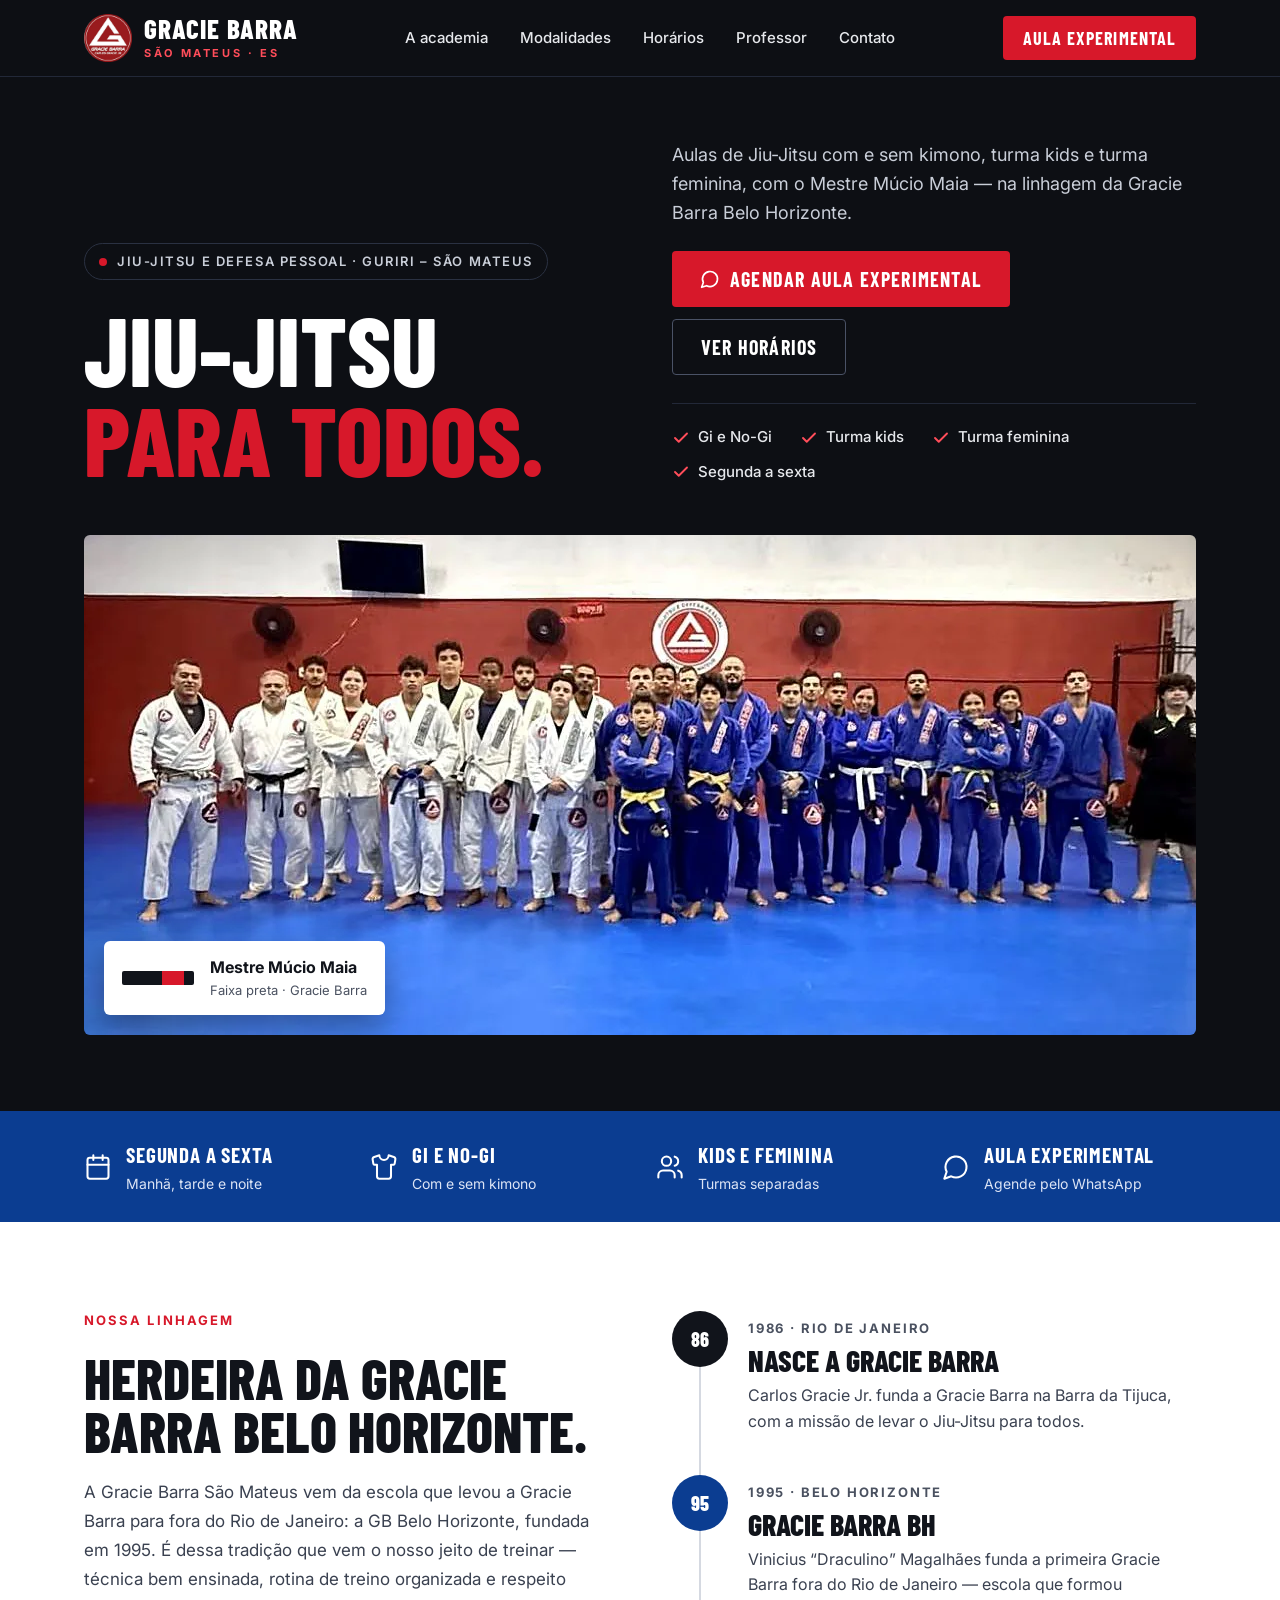
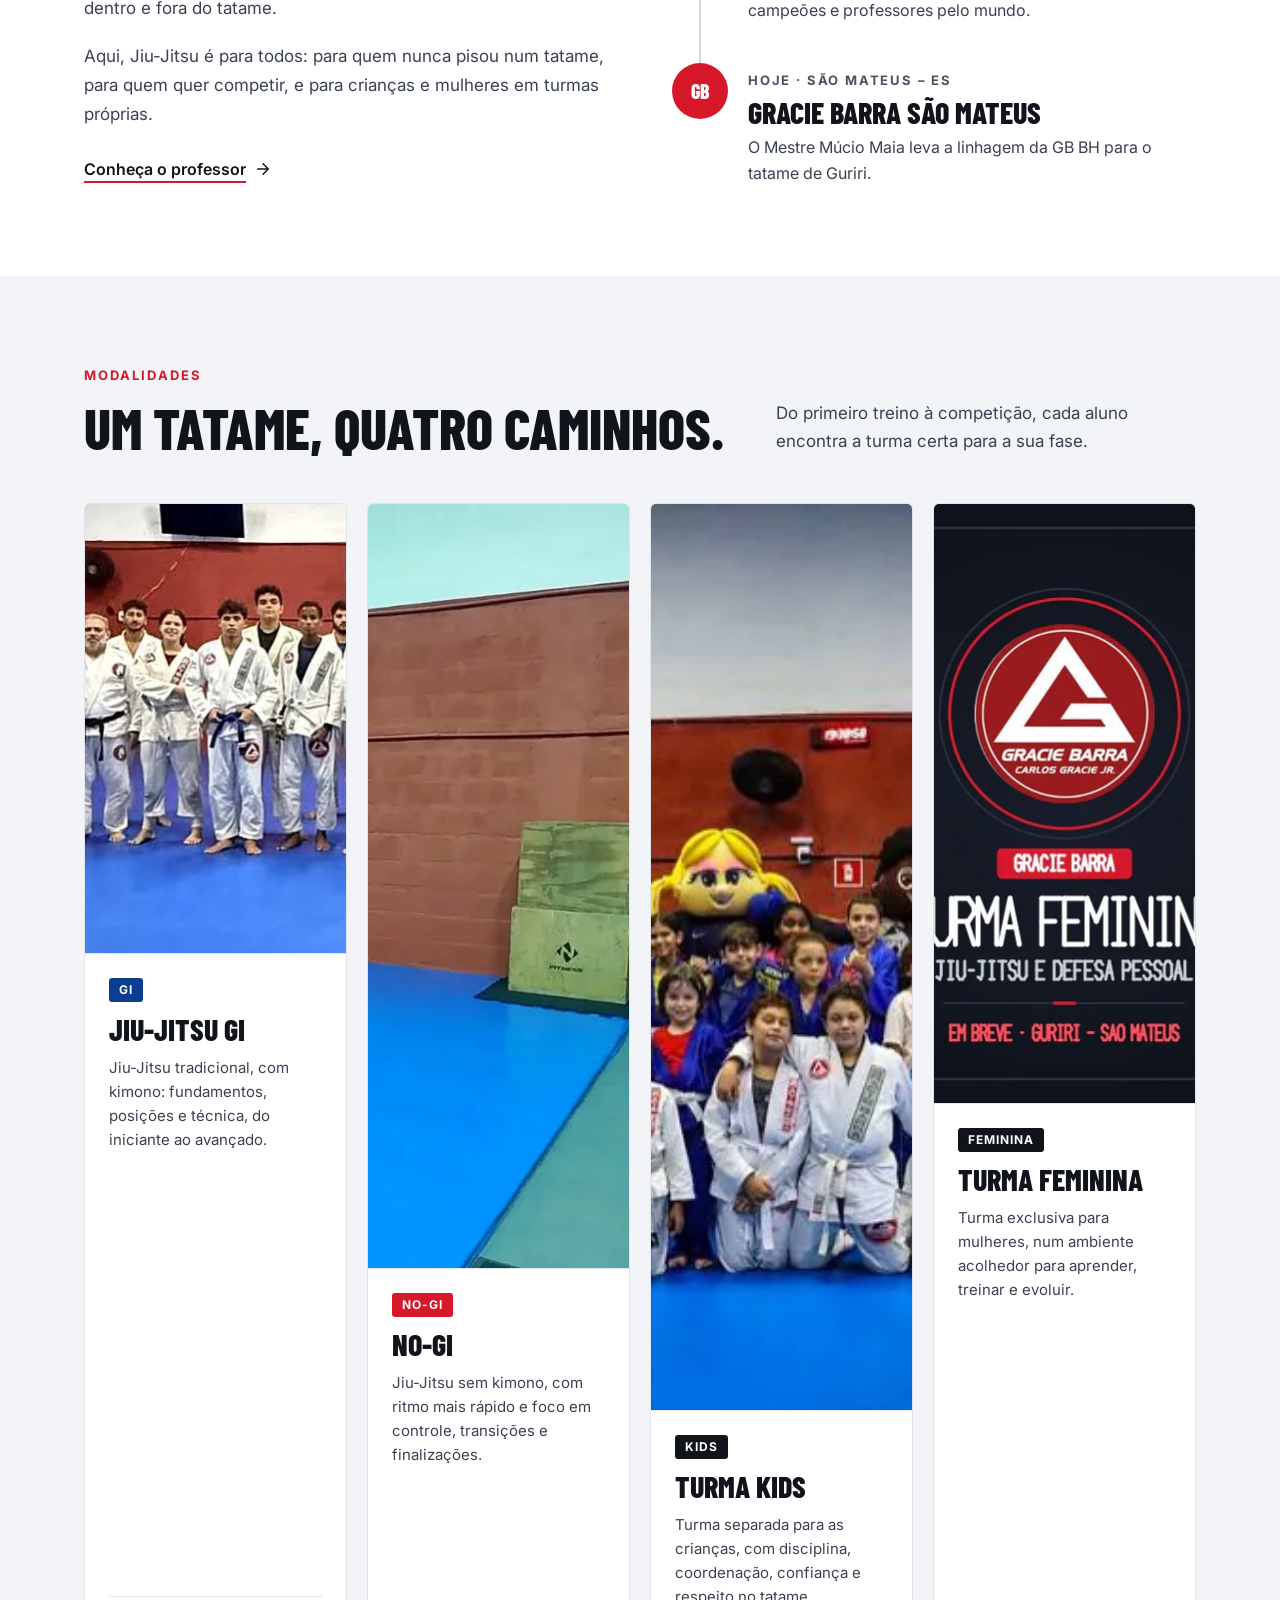
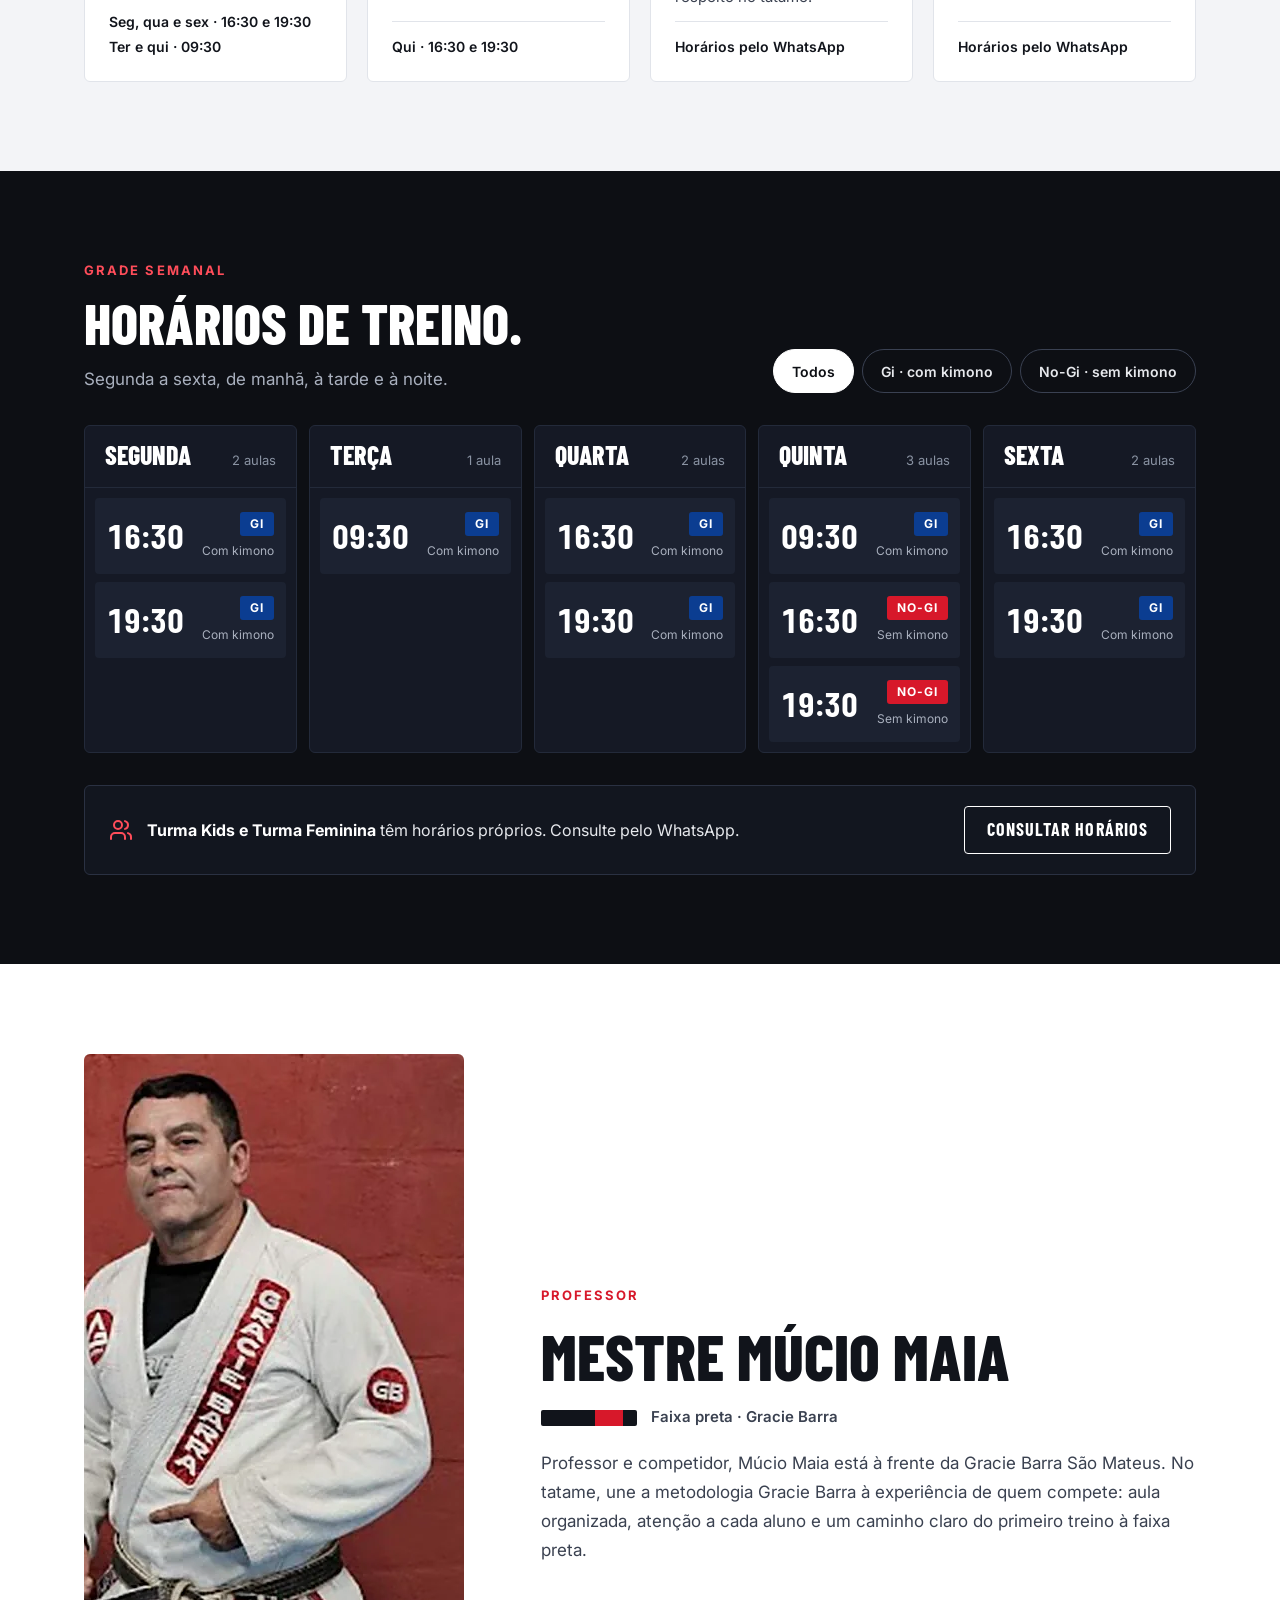
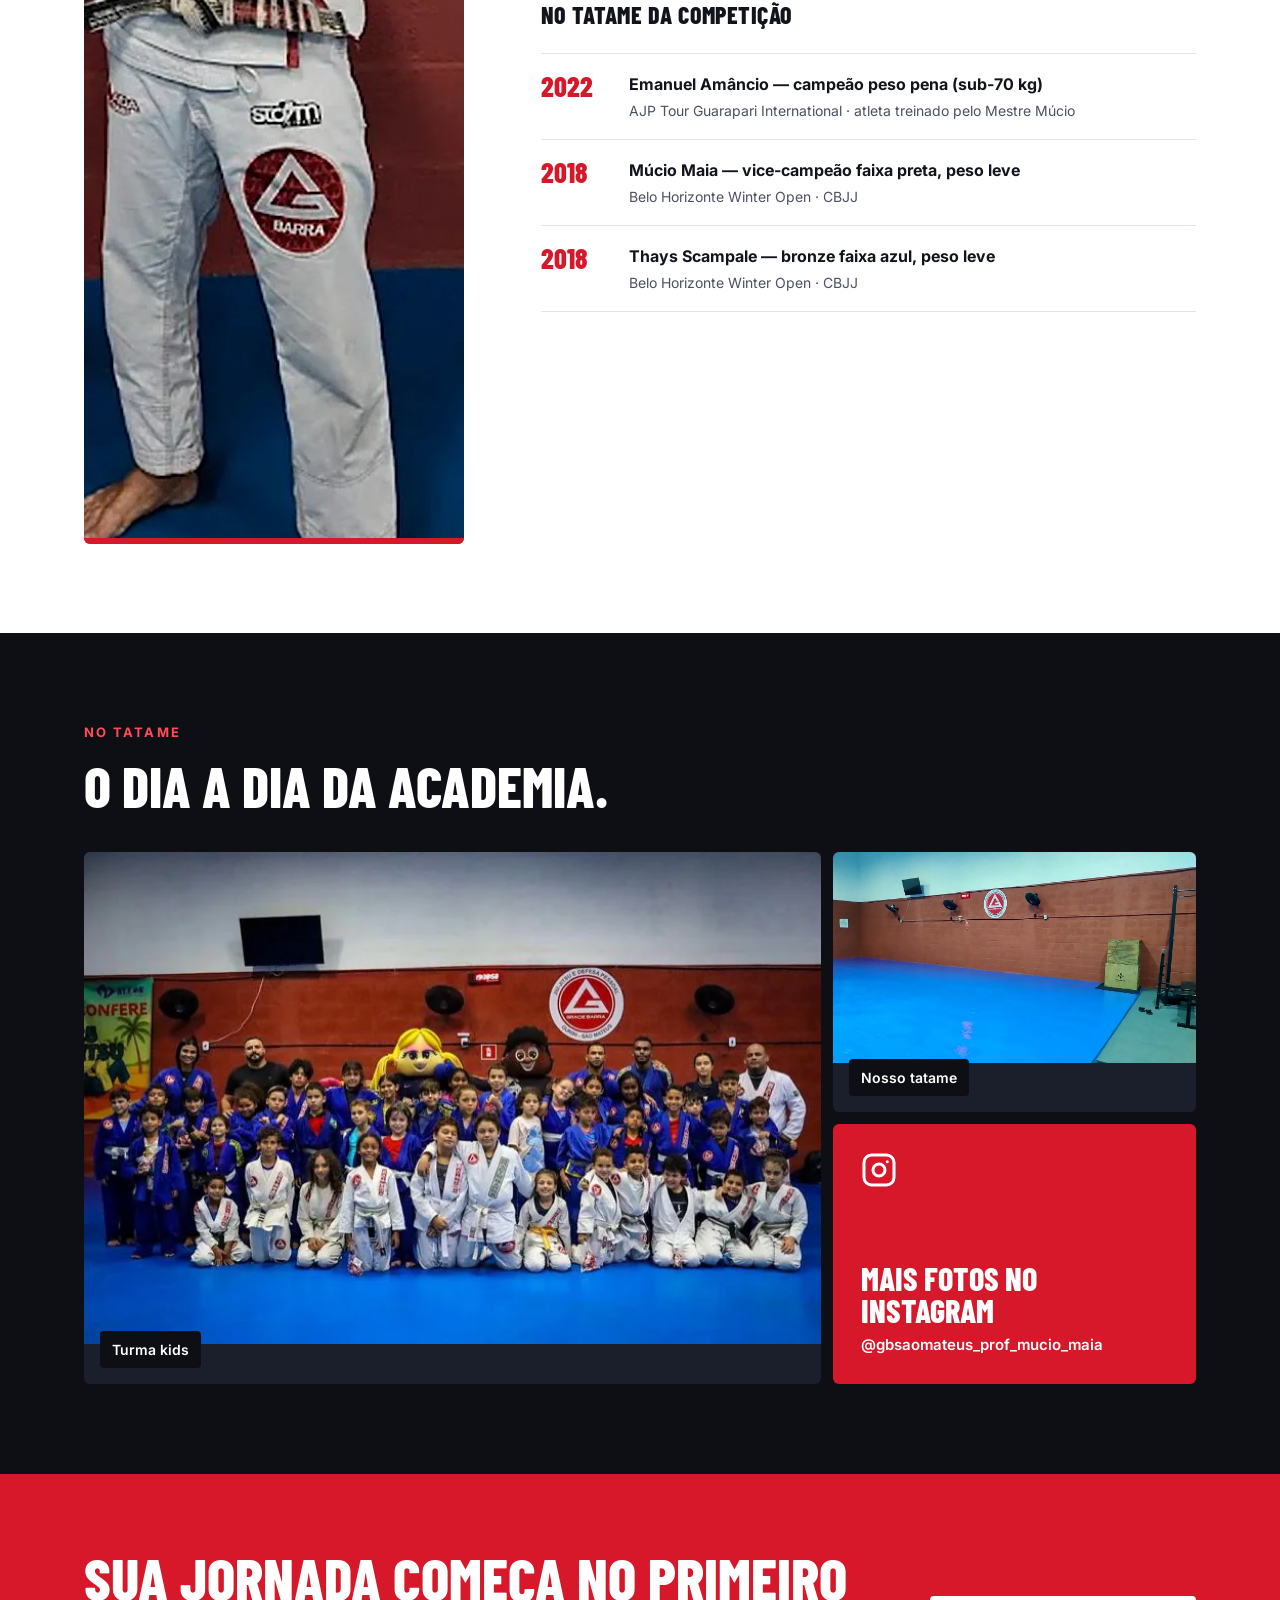
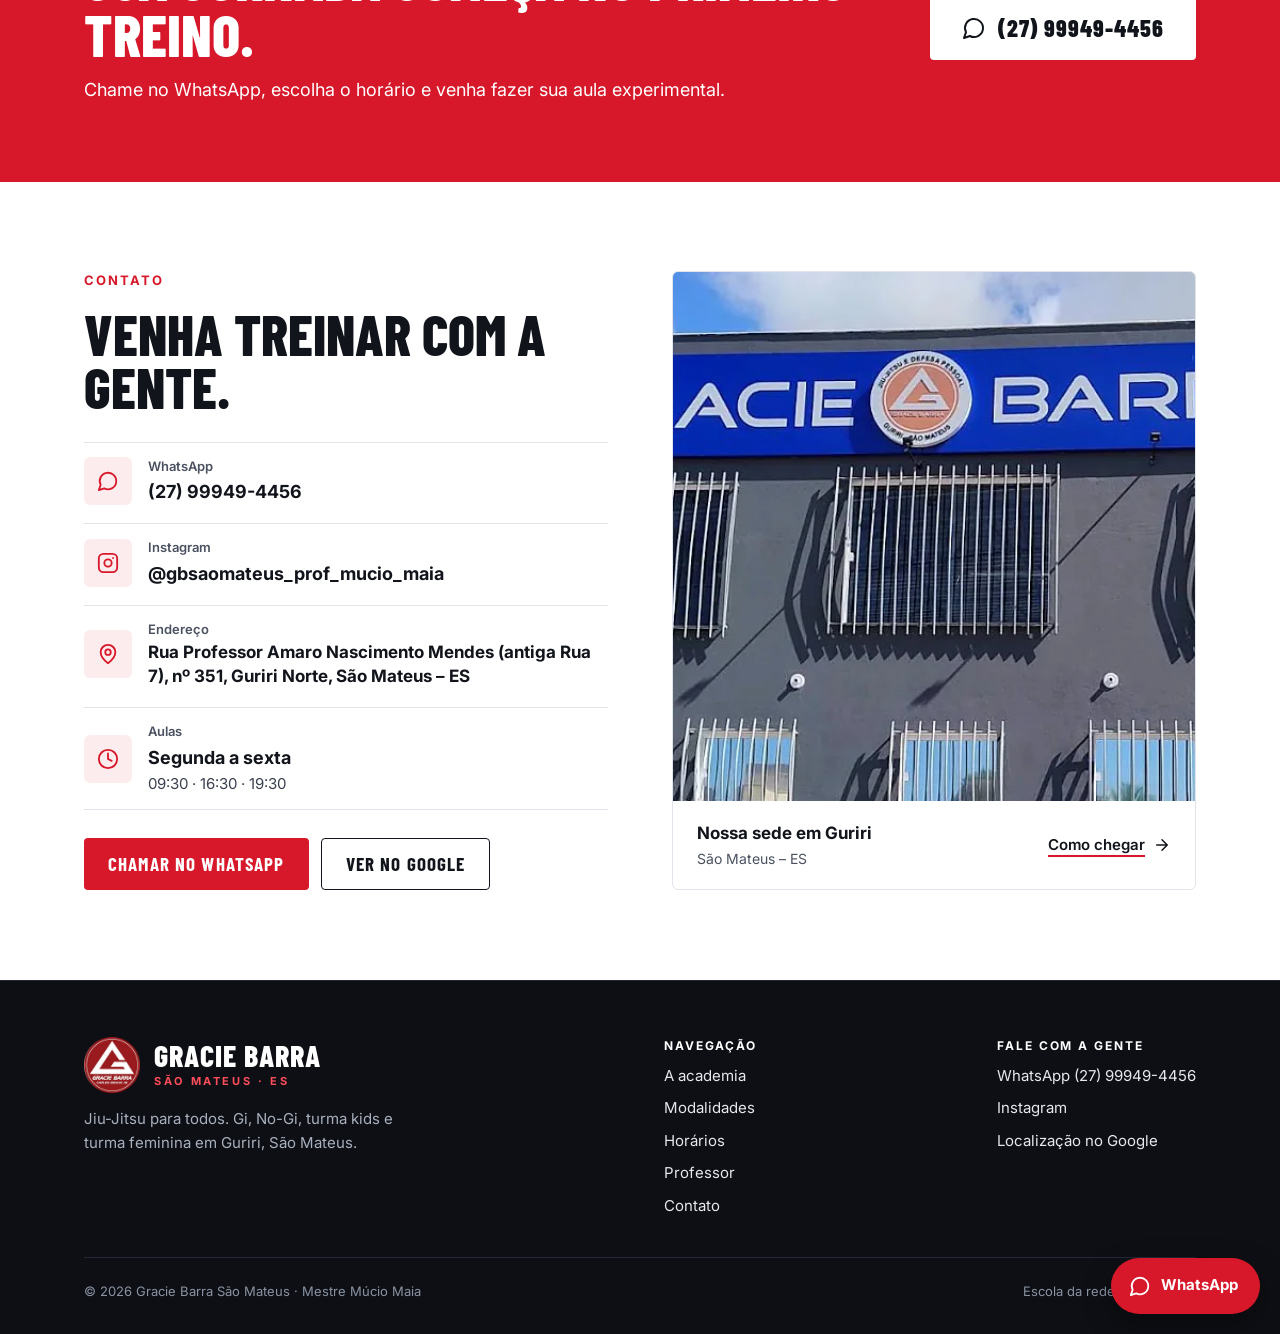
==== index.html @ 3247db85 "feat: implementa site institucional completo da Gracie Barra São Mateus" ====
<!DOCTYPE html>
<html lang="pt-BR">
<head>
  <meta charset="utf-8">
  <meta name="viewport" content="width=device-width, initial-scale=1.0">
  <title>Gracie Barra São Mateus — Jiu-Jitsu para Todos | Guriri – ES</title>
  <meta name="description" content="Aulas de Jiu-Jitsu com e sem kimono (Gi e No-Gi), turma kids e turma feminina com o Mestre Múcio Maia em Guriri, São Mateus – ES. Linhagem Gracie Barra Belo Horizonte. Agende sua aula experimental!">
  <meta name="keywords" content="Gracie Barra, São Mateus, Guriri, Jiu-Jitsu, Jiu Jitsu Guriri, Múcio Maia, Gi, No-Gi, Kids, Turma Feminina, Defesa Pessoal, BJJ Espírito Santo">
  <meta name="author" content="Gracie Barra São Mateus">
  <meta name="theme-color" content="#0D0F14">

  <!-- Canonical -->
  <link rel="canonical" href="https://SEU-DOMINIO.com/">

  <!-- Favicons -->
  <link rel="icon" type="image/x-icon" href="assets/img/favicon.ico">
  <link rel="icon" type="image/png" sizes="32x32" href="assets/img/favicon-32x32.png">
  <link rel="icon" type="image/png" sizes="16x16" href="assets/img/favicon-16x16.png">
  <link rel="apple-touch-icon" sizes="180x180" href="assets/img/apple-touch-icon.png">

  <!-- Open Graph / Facebook -->
  <meta property="og:type" content="website">
  <meta property="og:locale" content="pt_BR">
  <meta property="og:url" content="https://SEU-DOMINIO.com/">
  <meta property="og:site_name" content="Gracie Barra São Mateus">
  <meta property="og:title" content="Gracie Barra São Mateus — Jiu-Jitsu para Todos | Guriri – ES">
  <meta property="og:description" content="Aulas de Jiu-Jitsu com e sem kimono (Gi e No-Gi), turma kids e turma feminina com o Mestre Múcio Maia em Guriri, São Mateus – ES. Agende sua aula experimental!">
  <meta property="og:image" content="assets/img/og-image.jpg">
  <meta property="og:image:width" content="1200">
  <meta property="og:image:height" content="630">
  <meta property="og:image:alt" content="Alunos e professores reunidos no tatame da Gracie Barra São Mateus">

  <!-- Twitter -->
  <meta name="twitter:card" content="summary_large_image">
  <meta name="twitter:title" content="Gracie Barra São Mateus — Jiu-Jitsu para Todos">
  <meta name="twitter:description" content="Aulas de Jiu-Jitsu com e sem kimono, turma kids e turma feminina com o Mestre Múcio Maia em Guriri, São Mateus – ES. Agende sua aula experimental!">
  <meta name="twitter:image" content="assets/img/og-image.jpg">

  <!-- Google Fonts Preconnect & Stylesheet -->
  <link rel="preconnect" href="https://fonts.googleapis.com">
  <link rel="preconnect" href="https://fonts.gstatic.com" crossorigin>
  <link href="https://fonts.googleapis.com/css2?family=Barlow+Condensed:wght@600;700;800&family=Inter:wght@400;500;600;700&display=swap" rel="stylesheet">

  <!-- Global Stylesheet -->
  <link rel="stylesheet" href="assets/css/styles.css">
</head>
<body>
  <div class="gb-root">

    <!-- ======================================================================
         Header Sticky & Navegação
         ====================================================================== -->
    <header id="site-header" class="site-header">
      <div style="max-width: 1240px; margin: 0 auto; padding: 0 clamp(16px, 5cqi, 64px); height: 76px; display: flex; align-items: center; justify-content: space-between; gap: 24px;">
        <a href="#inicio" style="display: flex; align-items: center; gap: 12px; text-decoration: none; color: #FFFFFF;" aria-label="Gracie Barra São Mateus — Página inicial">
          <img src="assets/img/logo.png" alt="Logo Gracie Barra São Mateus" width="48" height="48" style="display: block; width: 48px; height: 48px;">
          <span style="display: flex; flex-direction: column; gap: 3px;">
            <span style="font-family: var(--font-heading); font-weight: 800; font-size: 27px; letter-spacing: 0.04em; line-height: 1;">GRACIE BARRA</span>
            <span style="font-size: 11px; font-weight: 700; letter-spacing: 0.24em; color: #FF4D5A;">SÃO MATEUS · ES</span>
          </span>
        </a>

        <nav class="gb-nav" aria-label="Principal" style="display: flex; align-items: center; gap: 32px; font-size: 15px; font-weight: 500;">
          <a class="gb-link" href="#sobre">A academia</a>
          <a class="gb-link" href="#modalidades">Modalidades</a>
          <a class="gb-link" href="#horarios">Horários</a>
          <a class="gb-link" href="#professor">Professor</a>
          <a class="gb-link" href="#contato">Contato</a>
        </nav>

        <a class="gb-cta-top gb-btn" data-bind="wa" href="https://wa.me/5527999494456?text=Ol%C3%A1!%20Quero%20agendar%20uma%20aula%20experimental%20na%20Gracie%20Barra%20S%C3%A3o%20Mateus." target="_blank" rel="noopener noreferrer" style="display: inline-flex; align-items: center; gap: 8px; height: 44px; padding: 0 20px; border-radius: 4px; background: var(--accent); color: #FFFFFF; text-decoration: none; font-family: var(--font-heading); font-weight: 700; font-size: 18px; letter-spacing: 0.06em; text-transform: uppercase;">Aula experimental</a>

        <button class="gb-menu-btn" id="gb-menu-toggle" type="button" aria-label="Abrir menu" aria-expanded="false" aria-controls="mobile-menu">
          <svg width="22" height="22" viewBox="0 0 24 24" fill="none" stroke="currentColor" stroke-width="2" stroke-linecap="round" stroke-linejoin="round" aria-hidden="true"><path d="M4 6h16M4 12h16M4 18h16"></path></svg>
        </button>
      </div>

      <!-- Painel Mobile -->
      <nav id="mobile-menu" class="gb-mobile-panel" aria-label="Menu móvel">
        <a class="gb-link" href="#sobre" style="padding: 12px 0; font-size: 18px;">A academia</a>
        <a class="gb-link" href="#modalidades" style="padding: 12px 0; font-size: 18px;">Modalidades</a>
        <a class="gb-link" href="#horarios" style="padding: 12px 0; font-size: 18px;">Horários</a>
        <a class="gb-link" href="#professor" style="padding: 12px 0; font-size: 18px;">Professor</a>
        <a class="gb-link" href="#contato" style="padding: 12px 0; font-size: 18px;">Contato</a>
        <a class="gb-btn" data-bind="wa" href="https://wa.me/5527999494456?text=Ol%C3%A1!%20Quero%20agendar%20uma%20aula%20experimental%20na%20Gracie%20Barra%20S%C3%A3o%20Mateus." target="_blank" rel="noopener noreferrer" style="margin-top: 12px; display: flex; align-items: center; justify-content: center; height: 52px; border-radius: 4px; background: var(--accent); color: #FFFFFF; text-decoration: none; font-family: var(--font-heading); font-weight: 700; font-size: 19px; letter-spacing: 0.06em; text-transform: uppercase;">Agendar aula experimental</a>
      </nav>
    </header>

    <!-- ======================================================================
         Conteúdo Principal
         ====================================================================== -->
    <main>

      <!-- 1. Seção Início / Hero -->
      <section id="inicio" style="background: var(--bg); color: #FFFFFF;">
        <div style="max-width: 1240px; margin: 0 auto; padding: clamp(40px, 5cqi, 72px) clamp(16px, 5cqi, 64px) clamp(56px, 6cqi, 88px); display: flex; flex-direction: column; gap: clamp(32px, 4cqi, 56px);">
          <div style="display: grid; grid-template-columns: repeat(auto-fit, minmax(min(100%, 440px), 1fr)); gap: 32px clamp(40px, 5cqi, 72px); align-items: end;">
            <div style="display: flex; flex-direction: column; gap: 24px;">
              <span style="align-self: flex-start; display: inline-flex; align-items: center; gap: 10px; padding: 8px 14px; border: 1px solid #2A3142; border-radius: 999px; font-size: 13px; font-weight: 600; letter-spacing: 0.12em; text-transform: uppercase; color: #C9CED8;">
                <span style="width: 8px; height: 8px; flex-shrink: 0; border-radius: 50%; background: var(--accent);"></span>Jiu-Jitsu e Defesa Pessoal · Guriri – São Mateus
              </span>
              <h1 style="margin: 0; font-family: var(--font-heading); font-weight: 800; font-size: clamp(56px, 7.6cqi, 112px); line-height: 0.92; text-transform: uppercase;">
                Jiu-Jitsu<br><span style="color: var(--accent);">para todos.</span>
              </h1>
            </div>

            <div style="display: flex; flex-direction: column; gap: 24px;">
              <p style="margin: 0; max-width: 560px; font-size: 18px; line-height: 1.6; color: #C9CED8;">
                Aulas de Jiu-Jitsu com e sem kimono, turma kids e turma feminina, com o Mestre Múcio Maia — na linhagem da Gracie Barra Belo Horizonte.
              </p>
              <div style="display: flex; flex-wrap: wrap; gap: 12px;">
                <a class="gb-btn" data-bind="wa" href="https://wa.me/5527999494456?text=Ol%C3%A1!%20Quero%20agendar%20uma%20aula%20experimental%20na%20Gracie%20Barra%20S%C3%A3o%20Mateus." target="_blank" rel="noopener noreferrer" style="display: inline-flex; align-items: center; gap: 10px; height: 56px; padding: 0 28px; border-radius: 4px; background: var(--accent); color: #FFFFFF; text-decoration: none; font-family: var(--font-heading); font-weight: 700; font-size: 20px; letter-spacing: 0.06em; text-transform: uppercase;">
                  <svg width="20" height="20" viewBox="0 0 24 24" fill="none" stroke="currentColor" stroke-width="2" stroke-linecap="round" stroke-linejoin="round" aria-hidden="true"><path d="M7.9 20A9 9 0 1 0 4 16.1L2 22Z"></path></svg>Agendar aula experimental
                </a>
                <a class="gb-btn" href="#horarios" style="display: inline-flex; align-items: center; gap: 10px; height: 56px; padding: 0 28px; border-radius: 4px; border: 1px solid #4A5266; background: transparent; color: #FFFFFF; text-decoration: none; font-family: var(--font-heading); font-weight: 700; font-size: 20px; letter-spacing: 0.06em; text-transform: uppercase; box-sizing: border-box;">Ver horários</a>
              </div>
              <ul style="list-style: none; margin: 4px 0 0; padding: 22px 0 0; border-top: 1px solid #222838; display: flex; flex-wrap: wrap; gap: 12px 28px; font-size: 15px; font-weight: 500; color: #E6E8EC;">
                <li style="display: flex; align-items: center; gap: 8px;"><svg width="18" height="18" viewBox="0 0 24 24" fill="none" stroke="#FF4D5A" stroke-width="2.5" stroke-linecap="round" stroke-linejoin="round" aria-hidden="true"><path d="M20 6 9 17l-5-5"></path></svg>Gi e No-Gi</li>
                <li style="display: flex; align-items: center; gap: 8px;"><svg width="18" height="18" viewBox="0 0 24 24" fill="none" stroke="#FF4D5A" stroke-width="2.5" stroke-linecap="round" stroke-linejoin="round" aria-hidden="true"><path d="M20 6 9 17l-5-5"></path></svg>Turma kids</li>
                <li style="display: flex; align-items: center; gap: 8px;"><svg width="18" height="18" viewBox="0 0 24 24" fill="none" stroke="#FF4D5A" stroke-width="2.5" stroke-linecap="round" stroke-linejoin="round" aria-hidden="true"><path d="M20 6 9 17l-5-5"></path></svg>Turma feminina</li>
                <li style="display: flex; align-items: center; gap: 8px;"><svg width="18" height="18" viewBox="0 0 24 24" fill="none" stroke="#FF4D5A" stroke-width="2.5" stroke-linecap="round" stroke-linejoin="round" aria-hidden="true"><path d="M20 6 9 17l-5-5"></path></svg>Segunda a sexta</li>
              </ul>
            </div>
          </div>

          <div style="position: relative; border-radius: 6px; overflow: hidden; background: #1A1F2B;">
            <picture>
              <source srcset="assets/img/hero-academia.webp" type="image/webp">
              <img src="assets/img/hero-academia.jpg" alt="Alunos e professores da Gracie Barra São Mateus reunidos no tatame, de kimono branco e azul" width="1206" height="500" loading="eager" fetchpriority="high" style="display: block; width: 100%; aspect-ratio: 1206 / 500; min-height: 260px; object-fit: cover; object-position: 30% 50%;">
            </picture>
            <div style="position: absolute; left: 20px; bottom: 20px; background: #FFFFFF; color: #11141B; border-radius: 6px; padding: 14px 18px; display: flex; align-items: center; gap: 16px; box-shadow: 0 12px 32px rgba(0,0,0,0.35);">
              <span aria-hidden="true" style="display: inline-flex; justify-content: flex-end; width: 72px; height: 14px; padding-right: 10px; box-sizing: border-box; background: #11141B; border-radius: 2px;"><span style="width: 22px; height: 14px; background: var(--accent);"></span></span>
              <span style="display: flex; flex-direction: column; gap: 2px;"><strong style="font-size: 16px;">Mestre Múcio Maia</strong><span style="font-size: 13px; color: #4A5160;">Faixa preta · Gracie Barra</span></span>
            </div>
          </div>
        </div>
      </section>

      <!-- 2. Seção Destaques -->
      <section aria-label="Destaques" style="background: var(--blue); color: #FFFFFF;">
        <div style="max-width: 1240px; margin: 0 auto; padding: 28px clamp(16px, 5cqi, 64px); display: grid; grid-template-columns: repeat(auto-fit, minmax(220px, 1fr)); gap: 20px 32px;">
          <div style="display: flex; align-items: center; gap: 14px;">
            <svg width="28" height="28" viewBox="0 0 24 24" fill="none" stroke="currentColor" stroke-width="1.75" stroke-linecap="round" stroke-linejoin="round" aria-hidden="true"><rect width="18" height="18" x="3" y="4" rx="2"></rect><path d="M16 2v4M8 2v4M3 10h18"></path></svg>
            <span style="display: flex; flex-direction: column; gap: 2px;"><strong style="font-family: var(--font-heading); font-weight: 700; font-size: 21px; letter-spacing: 0.04em; text-transform: uppercase;">Segunda a sexta</strong><span style="font-size: 14px; color: #DCE4F5;">Manhã, tarde e noite</span></span>
          </div>
          <div style="display: flex; align-items: center; gap: 14px;">
            <svg width="28" height="28" viewBox="0 0 24 24" fill="none" stroke="currentColor" stroke-width="1.75" stroke-linecap="round" stroke-linejoin="round" aria-hidden="true"><path d="M20.38 3.46 16 2a4 4 0 0 1-8 0L3.62 3.46a2 2 0 0 0-1.34 2.23l.58 3.47a1 1 0 0 0 .99.84H6v10c0 1.1.9 2 2 2h8a2 2 0 0 0 2-2V10h2.15a1 1 0 0 0 .99-.84l.58-3.47a2 2 0 0 0-1.34-2.23z"></path></svg>
            <span style="display: flex; flex-direction: column; gap: 2px;"><strong style="font-family: var(--font-heading); font-weight: 700; font-size: 21px; letter-spacing: 0.04em; text-transform: uppercase;">Gi e No-Gi</strong><span style="font-size: 14px; color: #DCE4F5;">Com e sem kimono</span></span>
          </div>
          <div style="display: flex; align-items: center; gap: 14px;">
            <svg width="28" height="28" viewBox="0 0 24 24" fill="none" stroke="currentColor" stroke-width="1.75" stroke-linecap="round" stroke-linejoin="round" aria-hidden="true"><path d="M16 21v-2a4 4 0 0 0-4-4H6a4 4 0 0 0-4 4v2"></path><circle cx="9" cy="7" r="4"></circle><path d="M22 21v-2a4 4 0 0 0-3-3.87M16 3.13a4 4 0 0 1 0 7.75"></path></svg>
            <span style="display: flex; flex-direction: column; gap: 2px;"><strong style="font-family: var(--font-heading); font-weight: 700; font-size: 21px; letter-spacing: 0.04em; text-transform: uppercase;">Kids e Feminina</strong><span style="font-size: 14px; color: #DCE4F5;">Turmas separadas</span></span>
          </div>
          <div style="display: flex; align-items: center; gap: 14px;">
            <svg width="28" height="28" viewBox="0 0 24 24" fill="none" stroke="currentColor" stroke-width="1.75" stroke-linecap="round" stroke-linejoin="round" aria-hidden="true"><path d="M7.9 20A9 9 0 1 0 4 16.1L2 22Z"></path></svg>
            <span style="display: flex; flex-direction: column; gap: 2px;"><strong style="font-family: var(--font-heading); font-weight: 700; font-size: 21px; letter-spacing: 0.04em; text-transform: uppercase;">Aula experimental</strong><span style="font-size: 14px; color: #DCE4F5;">Agende pelo WhatsApp</span></span>
          </div>
        </div>
      </section>

      <!-- 3. Seção Sobre / A academia -->
      <section id="sobre" style="background: #FFFFFF; color: #11141B;">
        <div style="max-width: 1240px; margin: 0 auto; padding: clamp(64px, 7cqi, 104px) clamp(16px, 5cqi, 64px); display: grid; grid-template-columns: repeat(auto-fit, minmax(min(100%, 440px), 1fr)); gap: clamp(40px, 5cqi, 80px); align-items: start;">
          <div style="display: flex; flex-direction: column; gap: 20px;">
            <span style="font-size: 13px; font-weight: 700; letter-spacing: 0.16em; text-transform: uppercase; color: var(--accent);">Nossa linhagem</span>
            <h2 style="margin: 0; font-family: var(--font-heading); font-weight: 800; font-size: clamp(40px, 4.4cqi, 64px); line-height: 0.95; text-transform: uppercase;">Herdeira da Gracie Barra Belo Horizonte.</h2>
            <p style="margin: 0; font-size: 17px; line-height: 1.7; color: #3A4150;">A Gracie Barra São Mateus vem da escola que levou a Gracie Barra para fora do Rio de Janeiro: a GB Belo Horizonte, fundada em 1995. É dessa tradição que vem o nosso jeito de treinar — técnica bem ensinada, rotina de treino organizada e respeito dentro e fora do tatame.</p>
            <p style="margin: 0; font-size: 17px; line-height: 1.7; color: #3A4150;">Aqui, Jiu-Jitsu é para todos: para quem nunca pisou num tatame, para quem quer competir, e para crianças e mulheres em turmas próprias.</p>
            <a href="#professor" style="align-self: flex-start; display: inline-flex; align-items: center; gap: 8px; margin-top: 8px; font-weight: 600; font-size: 16px; color: #11141B; text-decoration: underline; text-underline-offset: 6px; text-decoration-thickness: 2px; text-decoration-color: var(--accent);">Conheça o professor<svg width="18" height="18" viewBox="0 0 24 24" fill="none" stroke="currentColor" stroke-width="2" stroke-linecap="round" stroke-linejoin="round" aria-hidden="true"><path d="M5 12h14M12 5l7 7-7 7"></path></svg></a>
          </div>

          <ol aria-label="Linha do tempo da Gracie Barra" style="list-style: none; margin: 0; padding: 0; display: flex; flex-direction: column;">
            <li style="display: grid; grid-template-columns: 56px minmax(0, 1fr); gap: 20px;">
              <div style="display: flex; flex-direction: column; align-items: center;">
                <span style="width: 56px; height: 56px; flex-shrink: 0; border-radius: 50%; background: #11141B; color: #FFFFFF; display: flex; align-items: center; justify-content: center; font-family: var(--font-heading); font-weight: 800; font-size: 20px;">86</span>
                <span style="flex: 1; width: 2px; min-height: 32px; background: #D5D9E1;"></span>
              </div>
              <div style="padding: 4px 0 40px;">
                <span style="font-size: 13px; font-weight: 700; letter-spacing: 0.14em; text-transform: uppercase; color: #4A5160;">1986 · Rio de Janeiro</span>
                <h3 style="margin: 6px 0 8px; font-family: var(--font-heading); font-weight: 800; font-size: 30px; line-height: 1; text-transform: uppercase;">Nasce a Gracie Barra</h3>
                <p style="margin: 0; font-size: 16px; line-height: 1.6; color: #3A4150;">Carlos Gracie Jr. funda a Gracie Barra na Barra da Tijuca, com a missão de levar o Jiu-Jitsu para todos.</p>
              </div>
            </li>
            <li style="display: grid; grid-template-columns: 56px minmax(0, 1fr); gap: 20px;">
              <div style="display: flex; flex-direction: column; align-items: center;">
                <span style="width: 56px; height: 56px; flex-shrink: 0; border-radius: 50%; background: var(--blue); color: #FFFFFF; display: flex; align-items: center; justify-content: center; font-family: var(--font-heading); font-weight: 800; font-size: 20px;">95</span>
                <span style="flex: 1; width: 2px; min-height: 32px; background: #D5D9E1;"></span>
              </div>
              <div style="padding: 4px 0 40px;">
                <span style="font-size: 13px; font-weight: 700; letter-spacing: 0.14em; text-transform: uppercase; color: #4A5160;">1995 · Belo Horizonte</span>
                <h3 style="margin: 6px 0 8px; font-family: var(--font-heading); font-weight: 800; font-size: 30px; line-height: 1; text-transform: uppercase;">Gracie Barra BH</h3>
                <p style="margin: 0; font-size: 16px; line-height: 1.6; color: #3A4150;">Vinicius “Draculino” Magalhães funda a primeira Gracie Barra fora do Rio de Janeiro — escola que formou campeões e professores pelo mundo.</p>
              </div>
            </li>
            <li style="display: grid; grid-template-columns: 56px minmax(0, 1fr); gap: 20px;">
              <div style="display: flex; flex-direction: column; align-items: center;">
                <span style="width: 56px; height: 56px; flex-shrink: 0; border-radius: 50%; background: var(--accent); color: #FFFFFF; display: flex; align-items: center; justify-content: center; font-family: var(--font-heading); font-weight: 800; font-size: 20px;">GB</span>
              </div>
              <div style="padding: 4px 0 0;">
                <span style="font-size: 13px; font-weight: 700; letter-spacing: 0.14em; text-transform: uppercase; color: #4A5160;">Hoje · São Mateus – ES</span>
                <h3 style="margin: 6px 0 8px; font-family: var(--font-heading); font-weight: 800; font-size: 30px; line-height: 1; text-transform: uppercase;">Gracie Barra São Mateus</h3>
                <p style="margin: 0; font-size: 16px; line-height: 1.6; color: #3A4150;">O Mestre Múcio Maia leva a linhagem da GB BH para o tatame de Guriri.</p>
              </div>
            </li>
          </ol>
        </div>
      </section>

      <!-- 4. Seção Modalidades -->
      <section id="modalidades" style="background: #F3F4F7; color: #11141B;">
        <div style="max-width: 1240px; margin: 0 auto; padding: clamp(64px, 7cqi, 104px) clamp(16px, 5cqi, 64px); display: flex; flex-direction: column; gap: 48px;">
          <div style="display: flex; flex-wrap: wrap; align-items: flex-end; justify-content: space-between; gap: 16px 48px;">
            <div style="display: flex; flex-direction: column; gap: 16px; max-width: 640px;">
              <span style="font-size: 13px; font-weight: 700; letter-spacing: 0.16em; text-transform: uppercase; color: var(--accent);">Modalidades</span>
              <h2 style="margin: 0; font-family: var(--font-heading); font-weight: 800; font-size: clamp(40px, 4.4cqi, 64px); line-height: 0.95; text-transform: uppercase;">Um tatame, quatro caminhos.</h2>
            </div>
            <p style="margin: 0; max-width: 420px; font-size: 17px; line-height: 1.6; color: #3A4150;">Do primeiro treino à competição, cada aluno encontra a turma certa para a sua fase.</p>
          </div>

          <div style="display: grid; grid-template-columns: repeat(auto-fit, minmax(min(100%, 260px), 1fr)); gap: 20px;">
            <!-- Modalidade Gi -->
            <article style="background: #FFFFFF; border: 1px solid #E1E4EA; border-radius: 6px; overflow: hidden; display: flex; flex-direction: column;">
              <picture>
                <source srcset="assets/img/modalidade-gi.webp" type="image/webp">
                <img src="assets/img/modalidade-gi.jpg" alt="Alunos de kimono branco no tatame da Gracie Barra São Mateus" width="600" height="450" loading="lazy" style="display: block; width: 100%; aspect-ratio: 4 / 3; object-fit: cover; border-bottom: 1px solid #E1E4EA;">
              </picture>
              <div style="flex: 1; padding: 24px; display: flex; flex-direction: column; gap: 12px;">
                <span style="align-self: flex-start; display: inline-flex; align-items: center; height: 24px; padding: 0 10px; border-radius: 3px; background: var(--blue); color: #FFFFFF; font-size: 12px; font-weight: 700; letter-spacing: 0.08em;">GI</span>
                <h3 style="margin: 0; font-family: var(--font-heading); font-weight: 800; font-size: 30px; line-height: 1; text-transform: uppercase;">Jiu-Jitsu Gi</h3>
                <p style="flex: 1; margin: 0; font-size: 15px; line-height: 1.6; color: #3A4150;">Jiu-Jitsu tradicional, com kimono: fundamentos, posições e técnica, do iniciante ao avançado.</p>
                <div style="display: flex; flex-direction: column; gap: 4px; padding-top: 14px; border-top: 1px solid #E1E4EA; font-size: 14px; font-weight: 600; color: #11141B;">
                  <span>Seg, qua e sex · 16:30 e 19:30</span>
                  <span>Ter e qui · 09:30</span>
                </div>
              </div>
            </article>

            <!-- Modalidade No-Gi -->
            <article style="background: #FFFFFF; border: 1px solid #E1E4EA; border-radius: 6px; overflow: hidden; display: flex; flex-direction: column;">
              <picture>
                <source srcset="assets/img/modalidade-nogi.webp" type="image/webp">
                <img src="assets/img/modalidade-nogi.jpg" alt="Tatame azul e área de preparação física da academia" width="1316" height="765" loading="lazy" style="display: block; width: 100%; aspect-ratio: 4 / 3; object-fit: cover; object-position: 80% 60%; border-bottom: 1px solid #E1E4EA;">
              </picture>
              <div style="flex: 1; padding: 24px; display: flex; flex-direction: column; gap: 12px;">
                <span style="align-self: flex-start; display: inline-flex; align-items: center; height: 24px; padding: 0 10px; border-radius: 3px; background: var(--accent); color: #FFFFFF; font-size: 12px; font-weight: 700; letter-spacing: 0.08em;">NO-GI</span>
                <h3 style="margin: 0; font-family: var(--font-heading); font-weight: 800; font-size: 30px; line-height: 1; text-transform: uppercase;">No-Gi</h3>
                <p style="flex: 1; margin: 0; font-size: 15px; line-height: 1.6; color: #3A4150;">Jiu-Jitsu sem kimono, com ritmo mais rápido e foco em controle, transições e finalizações.</p>
                <div style="display: flex; flex-direction: column; gap: 4px; padding-top: 14px; border-top: 1px solid #E1E4EA; font-size: 14px; font-weight: 600; color: #11141B;">
                  <span>Qui · 16:30 e 19:30</span>
                </div>
              </div>
            </article>

            <!-- Modalidade Kids -->
            <article style="background: #FFFFFF; border: 1px solid #E1E4EA; border-radius: 6px; overflow: hidden; display: flex; flex-direction: column;">
              <picture>
                <source srcset="assets/img/modalidade-kids.webp" type="image/webp">
                <img src="assets/img/modalidade-kids.jpg" alt="Turma kids da Gracie Barra São Mateus reunida no tatame" width="1360" height="907" loading="lazy" style="display: block; width: 100%; aspect-ratio: 4 / 3; object-fit: cover; object-position: 50% 65%; border-bottom: 1px solid #E1E4EA;">
              </picture>
              <div style="flex: 1; padding: 24px; display: flex; flex-direction: column; gap: 12px;">
                <span style="align-self: flex-start; display: inline-flex; align-items: center; height: 24px; padding: 0 10px; border-radius: 3px; background: #11141B; color: #FFFFFF; font-size: 12px; font-weight: 700; letter-spacing: 0.08em;">KIDS</span>
                <h3 style="margin: 0; font-family: var(--font-heading); font-weight: 800; font-size: 30px; line-height: 1; text-transform: uppercase;">Turma Kids</h3>
                <p style="flex: 1; margin: 0; font-size: 15px; line-height: 1.6; color: #3A4150;">Turma separada para as crianças, com disciplina, coordenação, confiança e respeito no tatame.</p>
                <div style="display: flex; flex-direction: column; gap: 4px; padding-top: 14px; border-top: 1px solid #E1E4EA; font-size: 14px; font-weight: 600; color: #11141B;">
                  <span>Horários pelo WhatsApp</span>
                </div>
              </div>
            </article>

            <!-- Modalidade Feminina (Card Institucional / Em breve) -->
            <article style="background: #FFFFFF; border: 1px solid #E1E4EA; border-radius: 6px; overflow: hidden; display: flex; flex-direction: column;">
              <picture>
                <source srcset="assets/img/modalidade-feminina.webp" type="image/webp">
                <img src="assets/img/modalidade-feminina.jpg" alt="Gracie Barra São Mateus — Turma Feminina" width="800" height="600" loading="lazy" style="display: block; width: 100%; aspect-ratio: 4 / 3; object-fit: cover; border-bottom: 1px solid #E1E4EA;">
              </picture>
              <div style="flex: 1; padding: 24px; display: flex; flex-direction: column; gap: 12px;">
                <span style="align-self: flex-start; display: inline-flex; align-items: center; height: 24px; padding: 0 10px; border-radius: 3px; background: #11141B; color: #FFFFFF; font-size: 12px; font-weight: 700; letter-spacing: 0.08em;">FEMININA</span>
                <h3 style="margin: 0; font-family: var(--font-heading); font-weight: 800; font-size: 30px; line-height: 1; text-transform: uppercase;">Turma Feminina</h3>
                <p style="flex: 1; margin: 0; font-size: 15px; line-height: 1.6; color: #3A4150;">Turma exclusiva para mulheres, num ambiente acolhedor para aprender, treinar e evoluir.</p>
                <div style="display: flex; flex-direction: column; gap: 4px; padding-top: 14px; border-top: 1px solid #E1E4EA; font-size: 14px; font-weight: 600; color: #11141B;">
                  <span>Horários pelo WhatsApp</span>
                </div>
              </div>
            </article>
          </div>
        </div>
      </section>

      <!-- 5. Seção Horários / Grade Semanal -->
      <section id="horarios" style="background: var(--bg); color: #FFFFFF;">
        <div style="max-width: 1240px; margin: 0 auto; padding: clamp(64px, 7cqi, 104px) clamp(16px, 5cqi, 64px); display: flex; flex-direction: column; gap: 32px;">
          <div style="display: flex; flex-wrap: wrap; align-items: flex-end; justify-content: space-between; gap: 24px 48px;">
            <div style="display: flex; flex-direction: column; gap: 16px;">
              <span style="font-size: 13px; font-weight: 700; letter-spacing: 0.16em; text-transform: uppercase; color: #FF4D5A;">Grade semanal</span>
              <h2 style="margin: 0; font-family: var(--font-heading); font-weight: 800; font-size: clamp(40px, 4.4cqi, 64px); line-height: 0.95; text-transform: uppercase;">Horários de treino.</h2>
              <p style="margin: 0; font-size: 17px; line-height: 1.6; color: #A9B0BE;">Segunda a sexta, de manhã, à tarde e à noite.</p>
            </div>
            <div class="gb-schedule-filters" style="display: flex; flex-wrap: wrap; gap: 8px;" role="toolbar" aria-label="Filtro de modalidades da grade">
              <button class="gb-filter-btn is-active" type="button" data-filter="todos" aria-pressed="true">Todos</button>
              <button class="gb-filter-btn" type="button" data-filter="gi" aria-pressed="false">Gi · com kimono</button>
              <button class="gb-filter-btn" type="button" data-filter="nogi" aria-pressed="false">No-Gi · sem kimono</button>
            </div>
          </div>

          <div style="display: grid; grid-template-columns: repeat(auto-fit, minmax(min(100%, 200px), 1fr)); gap: 12px;">
            <!-- Segunda -->
            <div style="background: var(--surface); border: 1px solid #232A3A; border-radius: 6px; overflow: hidden; display: flex; flex-direction: column;">
              <div style="padding: 16px 20px; border-bottom: 1px solid #232A3A; display: flex; align-items: baseline; justify-content: space-between; gap: 8px;">
                <h3 style="margin: 0; font-family: var(--font-heading); font-weight: 800; font-size: 26px; line-height: 1; text-transform: uppercase; color: #FFFFFF;">Segunda</h3>
                <span style="font-size: 13px; color: #8A93A3;">2 aulas</span>
              </div>
              <div style="padding: 10px; display: flex; flex-direction: column; gap: 8px;">
                <div class="gb-schedule-item" data-kind="gi" style="display: flex; align-items: center; justify-content: space-between; gap: 12px; padding: 14px 12px; border-radius: 4px; background: #1C2231; transition: opacity .2s ease;">
                  <span style="font-family: var(--font-heading); font-weight: 700; font-size: 34px; line-height: 1; color: #FFFFFF; font-variant-numeric: tabular-nums;">16:30</span>
                  <span style="display: flex; flex-direction: column; align-items: flex-end; gap: 6px;">
                    <span style="display: inline-flex; align-items: center; height: 24px; padding: 0 10px; border-radius: 3px; background: var(--blue); color: #FFFFFF; font-size: 12px; font-weight: 700; letter-spacing: 0.08em;">GI</span>
                    <span style="font-size: 12px; color: #A9B0BE;">Com kimono</span>
                  </span>
                </div>
                <div class="gb-schedule-item" data-kind="gi" style="display: flex; align-items: center; justify-content: space-between; gap: 12px; padding: 14px 12px; border-radius: 4px; background: #1C2231; transition: opacity .2s ease;">
                  <span style="font-family: var(--font-heading); font-weight: 700; font-size: 34px; line-height: 1; color: #FFFFFF; font-variant-numeric: tabular-nums;">19:30</span>
                  <span style="display: flex; flex-direction: column; align-items: flex-end; gap: 6px;">
                    <span style="display: inline-flex; align-items: center; height: 24px; padding: 0 10px; border-radius: 3px; background: var(--blue); color: #FFFFFF; font-size: 12px; font-weight: 700; letter-spacing: 0.08em;">GI</span>
                    <span style="font-size: 12px; color: #A9B0BE;">Com kimono</span>
                  </span>
                </div>
              </div>
            </div>

            <!-- Terça -->
            <div style="background: var(--surface); border: 1px solid #232A3A; border-radius: 6px; overflow: hidden; display: flex; flex-direction: column;">
              <div style="padding: 16px 20px; border-bottom: 1px solid #232A3A; display: flex; align-items: baseline; justify-content: space-between; gap: 8px;">
                <h3 style="margin: 0; font-family: var(--font-heading); font-weight: 800; font-size: 26px; line-height: 1; text-transform: uppercase; color: #FFFFFF;">Terça</h3>
                <span style="font-size: 13px; color: #8A93A3;">1 aula</span>
              </div>
              <div style="padding: 10px; display: flex; flex-direction: column; gap: 8px;">
                <div class="gb-schedule-item" data-kind="gi" style="display: flex; align-items: center; justify-content: space-between; gap: 12px; padding: 14px 12px; border-radius: 4px; background: #1C2231; transition: opacity .2s ease;">
                  <span style="font-family: var(--font-heading); font-weight: 700; font-size: 34px; line-height: 1; color: #FFFFFF; font-variant-numeric: tabular-nums;">09:30</span>
                  <span style="display: flex; flex-direction: column; align-items: flex-end; gap: 6px;">
                    <span style="display: inline-flex; align-items: center; height: 24px; padding: 0 10px; border-radius: 3px; background: var(--blue); color: #FFFFFF; font-size: 12px; font-weight: 700; letter-spacing: 0.08em;">GI</span>
                    <span style="font-size: 12px; color: #A9B0BE;">Com kimono</span>
                  </span>
                </div>
              </div>
            </div>

            <!-- Quarta -->
            <div style="background: var(--surface); border: 1px solid #232A3A; border-radius: 6px; overflow: hidden; display: flex; flex-direction: column;">
              <div style="padding: 16px 20px; border-bottom: 1px solid #232A3A; display: flex; align-items: baseline; justify-content: space-between; gap: 8px;">
                <h3 style="margin: 0; font-family: var(--font-heading); font-weight: 800; font-size: 26px; line-height: 1; text-transform: uppercase; color: #FFFFFF;">Quarta</h3>
                <span style="font-size: 13px; color: #8A93A3;">2 aulas</span>
              </div>
              <div style="padding: 10px; display: flex; flex-direction: column; gap: 8px;">
                <div class="gb-schedule-item" data-kind="gi" style="display: flex; align-items: center; justify-content: space-between; gap: 12px; padding: 14px 12px; border-radius: 4px; background: #1C2231; transition: opacity .2s ease;">
                  <span style="font-family: var(--font-heading); font-weight: 700; font-size: 34px; line-height: 1; color: #FFFFFF; font-variant-numeric: tabular-nums;">16:30</span>
                  <span style="display: flex; flex-direction: column; align-items: flex-end; gap: 6px;">
                    <span style="display: inline-flex; align-items: center; height: 24px; padding: 0 10px; border-radius: 3px; background: var(--blue); color: #FFFFFF; font-size: 12px; font-weight: 700; letter-spacing: 0.08em;">GI</span>
                    <span style="font-size: 12px; color: #A9B0BE;">Com kimono</span>
                  </span>
                </div>
                <div class="gb-schedule-item" data-kind="gi" style="display: flex; align-items: center; justify-content: space-between; gap: 12px; padding: 14px 12px; border-radius: 4px; background: #1C2231; transition: opacity .2s ease;">
                  <span style="font-family: var(--font-heading); font-weight: 700; font-size: 34px; line-height: 1; color: #FFFFFF; font-variant-numeric: tabular-nums;">19:30</span>
                  <span style="display: flex; flex-direction: column; align-items: flex-end; gap: 6px;">
                    <span style="display: inline-flex; align-items: center; height: 24px; padding: 0 10px; border-radius: 3px; background: var(--blue); color: #FFFFFF; font-size: 12px; font-weight: 700; letter-spacing: 0.08em;">GI</span>
                    <span style="font-size: 12px; color: #A9B0BE;">Com kimono</span>
                  </span>
                </div>
              </div>
            </div>

            <!-- Quinta -->
            <div style="background: var(--surface); border: 1px solid #232A3A; border-radius: 6px; overflow: hidden; display: flex; flex-direction: column;">
              <div style="padding: 16px 20px; border-bottom: 1px solid #232A3A; display: flex; align-items: baseline; justify-content: space-between; gap: 8px;">
                <h3 style="margin: 0; font-family: var(--font-heading); font-weight: 800; font-size: 26px; line-height: 1; text-transform: uppercase; color: #FFFFFF;">Quinta</h3>
                <span style="font-size: 13px; color: #8A93A3;">3 aulas</span>
              </div>
              <div style="padding: 10px; display: flex; flex-direction: column; gap: 8px;">
                <div class="gb-schedule-item" data-kind="gi" style="display: flex; align-items: center; justify-content: space-between; gap: 12px; padding: 14px 12px; border-radius: 4px; background: #1C2231; transition: opacity .2s ease;">
                  <span style="font-family: var(--font-heading); font-weight: 700; font-size: 34px; line-height: 1; color: #FFFFFF; font-variant-numeric: tabular-nums;">09:30</span>
                  <span style="display: flex; flex-direction: column; align-items: flex-end; gap: 6px;">
                    <span style="display: inline-flex; align-items: center; height: 24px; padding: 0 10px; border-radius: 3px; background: var(--blue); color: #FFFFFF; font-size: 12px; font-weight: 700; letter-spacing: 0.08em;">GI</span>
                    <span style="font-size: 12px; color: #A9B0BE;">Com kimono</span>
                  </span>
                </div>
                <div class="gb-schedule-item" data-kind="nogi" style="display: flex; align-items: center; justify-content: space-between; gap: 12px; padding: 14px 12px; border-radius: 4px; background: #1C2231; transition: opacity .2s ease;">
                  <span style="font-family: var(--font-heading); font-weight: 700; font-size: 34px; line-height: 1; color: #FFFFFF; font-variant-numeric: tabular-nums;">16:30</span>
                  <span style="display: flex; flex-direction: column; align-items: flex-end; gap: 6px;">
                    <span style="display: inline-flex; align-items: center; height: 24px; padding: 0 10px; border-radius: 3px; background: var(--accent); color: #FFFFFF; font-size: 12px; font-weight: 700; letter-spacing: 0.08em;">NO-GI</span>
                    <span style="font-size: 12px; color: #A9B0BE;">Sem kimono</span>
                  </span>
                </div>
                <div class="gb-schedule-item" data-kind="nogi" style="display: flex; align-items: center; justify-content: space-between; gap: 12px; padding: 14px 12px; border-radius: 4px; background: #1C2231; transition: opacity .2s ease;">
                  <span style="font-family: var(--font-heading); font-weight: 700; font-size: 34px; line-height: 1; color: #FFFFFF; font-variant-numeric: tabular-nums;">19:30</span>
                  <span style="display: flex; flex-direction: column; align-items: flex-end; gap: 6px;">
                    <span style="display: inline-flex; align-items: center; height: 24px; padding: 0 10px; border-radius: 3px; background: var(--accent); color: #FFFFFF; font-size: 12px; font-weight: 700; letter-spacing: 0.08em;">NO-GI</span>
                    <span style="font-size: 12px; color: #A9B0BE;">Sem kimono</span>
                  </span>
                </div>
              </div>
            </div>

            <!-- Sexta -->
            <div style="background: var(--surface); border: 1px solid #232A3A; border-radius: 6px; overflow: hidden; display: flex; flex-direction: column;">
              <div style="padding: 16px 20px; border-bottom: 1px solid #232A3A; display: flex; align-items: baseline; justify-content: space-between; gap: 8px;">
                <h3 style="margin: 0; font-family: var(--font-heading); font-weight: 800; font-size: 26px; line-height: 1; text-transform: uppercase; color: #FFFFFF;">Sexta</h3>
                <span style="font-size: 13px; color: #8A93A3;">2 aulas</span>
              </div>
              <div style="padding: 10px; display: flex; flex-direction: column; gap: 8px;">
                <div class="gb-schedule-item" data-kind="gi" style="display: flex; align-items: center; justify-content: space-between; gap: 12px; padding: 14px 12px; border-radius: 4px; background: #1C2231; transition: opacity .2s ease;">
                  <span style="font-family: var(--font-heading); font-weight: 700; font-size: 34px; line-height: 1; color: #FFFFFF; font-variant-numeric: tabular-nums;">16:30</span>
                  <span style="display: flex; flex-direction: column; align-items: flex-end; gap: 6px;">
                    <span style="display: inline-flex; align-items: center; height: 24px; padding: 0 10px; border-radius: 3px; background: var(--blue); color: #FFFFFF; font-size: 12px; font-weight: 700; letter-spacing: 0.08em;">GI</span>
                    <span style="font-size: 12px; color: #A9B0BE;">Com kimono</span>
                  </span>
                </div>
                <div class="gb-schedule-item" data-kind="gi" style="display: flex; align-items: center; justify-content: space-between; gap: 12px; padding: 14px 12px; border-radius: 4px; background: #1C2231; transition: opacity .2s ease;">
                  <span style="font-family: var(--font-heading); font-weight: 700; font-size: 34px; line-height: 1; color: #FFFFFF; font-variant-numeric: tabular-nums;">19:30</span>
                  <span style="display: flex; flex-direction: column; align-items: flex-end; gap: 6px;">
                    <span style="display: inline-flex; align-items: center; height: 24px; padding: 0 10px; border-radius: 3px; background: var(--blue); color: #FFFFFF; font-size: 12px; font-weight: 700; letter-spacing: 0.08em;">GI</span>
                    <span style="font-size: 12px; color: #A9B0BE;">Com kimono</span>
                  </span>
                </div>
              </div>
            </div>
          </div>

          <!-- Aviso de Horários e Consulta -->
          <div style="display: flex; flex-wrap: wrap; align-items: center; justify-content: space-between; gap: 16px 24px; padding: 20px 24px; border: 1px solid #2A3142; border-radius: 6px; background: #12161F;">
            <p style="margin: 0; display: flex; align-items: center; gap: 14px; font-size: 16px; line-height: 1.5; color: #E6E8EC;">
              <svg width="24" height="24" viewBox="0 0 24 24" fill="none" stroke="#FF4D5A" stroke-width="2" stroke-linecap="round" stroke-linejoin="round" aria-hidden="true" style="flex-shrink: 0;"><path d="M16 21v-2a4 4 0 0 0-4-4H6a4 4 0 0 0-4 4v2"></path><circle cx="9" cy="7" r="4"></circle><path d="M22 21v-2a4 4 0 0 0-3-3.87M16 3.13a4 4 0 0 1 0 7.75"></path></svg>
              <span><strong style="color: #FFFFFF;">Turma Kids e Turma Feminina</strong> têm horários próprios. Consulte pelo WhatsApp.</span>
            </p>
            <a class="gb-btn" data-bind="wa" href="https://wa.me/5527999494456?text=Ol%C3%A1!%20Quero%20agendar%20uma%20aula%20experimental%20na%20Gracie%20Barra%20S%C3%A3o%20Mateus." target="_blank" rel="noopener noreferrer" style="display: inline-flex; align-items: center; gap: 8px; height: 48px; padding: 0 22px; border-radius: 4px; border: 1px solid #FFFFFF; color: #FFFFFF; text-decoration: none; font-family: var(--font-heading); font-weight: 700; font-size: 18px; letter-spacing: 0.06em; text-transform: uppercase; box-sizing: border-box;">Consultar horários</a>
          </div>
        </div>
      </section>

      <!-- 6. Seção Professor -->
      <section id="professor" style="background: #FFFFFF; color: #11141B;">
        <div style="max-width: 1240px; margin: 0 auto; padding: clamp(64px, 7cqi, 104px) clamp(16px, 5cqi, 64px); display: flex; flex-wrap: wrap; align-items: center; justify-content: center; gap: clamp(40px, 6cqi, 96px);">
          <div style="position: relative; flex: 1 1 300px; max-width: 380px;">
            <picture>
              <source srcset="assets/img/professor-mucio.webp" type="image/webp">
              <img src="assets/img/professor-mucio.jpg" alt="Mestre Múcio Maia de kimono branco da Gracie Barra, apontando para a faixa preta" width="454" height="1090" loading="lazy" style="display: block; width: 100%; aspect-ratio: 3 / 5; object-fit: cover; object-position: 50% 0%; border-radius: 6px;">
            </picture>
            <span aria-hidden="true" style="position: absolute; left: 0; right: 0; bottom: 0; height: 6px; background: var(--accent); border-radius: 0 0 6px 6px;"></span>
          </div>

          <div style="flex: 1 1 460px; min-width: 0; display: flex; flex-direction: column; gap: 20px;">
            <span style="font-size: 13px; font-weight: 700; letter-spacing: 0.16em; text-transform: uppercase; color: var(--accent);">Professor</span>
            <h2 style="margin: 0; font-family: var(--font-heading); font-weight: 800; font-size: clamp(44px, 5cqi, 72px); line-height: 0.95; text-transform: uppercase;">Mestre Múcio Maia</h2>
            <div style="display: flex; align-items: center; gap: 14px;">
              <span aria-hidden="true" style="display: inline-flex; justify-content: flex-end; width: 96px; height: 16px; padding-right: 14px; box-sizing: border-box; background: #11141B; border-radius: 2px;"><span style="width: 28px; height: 16px; background: var(--accent);"></span></span>
              <span style="font-size: 15px; font-weight: 600; color: #3A4150;">Faixa preta · Gracie Barra</span>
            </div>
            <p style="margin: 0; font-size: 17px; line-height: 1.7; color: #3A4150;">Professor e competidor, Múcio Maia está à frente da Gracie Barra São Mateus. No tatame, une a metodologia Gracie Barra à experiência de quem compete: aula organizada, atenção a cada aluno e um caminho claro do primeiro treino à faixa preta.</p>
            <h3 style="margin: 12px 0 0; font-family: var(--font-heading); font-weight: 800; font-size: 24px; letter-spacing: 0.02em; text-transform: uppercase;">No tatame da competição</h3>
            <ul style="list-style: none; margin: 0; padding: 0; display: flex; flex-direction: column;">
              <li style="display: grid; grid-template-columns: 72px minmax(0, 1fr); gap: 16px; padding: 18px 0; border-top: 1px solid #E1E4EA;">
                <span style="font-family: var(--font-heading); font-weight: 800; font-size: 28px; line-height: 1; color: var(--accent);">2022</span>
                <span style="display: flex; flex-direction: column; gap: 4px;"><strong style="font-size: 16px;">Emanuel Amâncio — campeão peso pena (sub-70 kg)</strong><span style="font-size: 14px; line-height: 1.5; color: #4A5160;">AJP Tour Guarapari International · atleta treinado pelo Mestre Múcio</span></span>
              </li>
              <li style="display: grid; grid-template-columns: 72px minmax(0, 1fr); gap: 16px; padding: 18px 0; border-top: 1px solid #E1E4EA;">
                <span style="font-family: var(--font-heading); font-weight: 800; font-size: 28px; line-height: 1; color: var(--accent);">2018</span>
                <span style="display: flex; flex-direction: column; gap: 4px;"><strong style="font-size: 16px;">Múcio Maia — vice-campeão faixa preta, peso leve</strong><span style="font-size: 14px; line-height: 1.5; color: #4A5160;">Belo Horizonte Winter Open · CBJJ</span></span>
              </li>
              <li style="display: grid; grid-template-columns: 72px minmax(0, 1fr); gap: 16px; padding: 18px 0; border-top: 1px solid #E1E4EA; border-bottom: 1px solid #E1E4EA;">
                <span style="font-family: var(--font-heading); font-weight: 800; font-size: 28px; line-height: 1; color: var(--accent);">2018</span>
                <span style="display: flex; flex-direction: column; gap: 4px;"><strong style="font-size: 16px;">Thays Scampale — bronze faixa azul, peso leve</strong><span style="font-size: 14px; line-height: 1.5; color: #4A5160;">Belo Horizonte Winter Open · CBJJ</span></span>
              </li>
            </ul>
          </div>
        </div>
      </section>

      <!-- 7. Seção Galeria -->
      <section aria-label="Galeria" style="background: var(--bg); color: #FFFFFF;">
        <div style="max-width: 1240px; margin: 0 auto; padding: clamp(64px, 7cqi, 104px) clamp(16px, 5cqi, 64px); display: flex; flex-direction: column; gap: 40px;">
          <div style="display: flex; flex-wrap: wrap; align-items: flex-end; justify-content: space-between; gap: 24px 48px;">
            <div style="display: flex; flex-direction: column; gap: 16px;">
              <span style="font-size: 13px; font-weight: 700; letter-spacing: 0.16em; text-transform: uppercase; color: #FF4D5A;">No tatame</span>
              <h2 style="margin: 0; font-family: var(--font-heading); font-weight: 800; font-size: clamp(40px, 4.4cqi, 64px); line-height: 0.95; text-transform: uppercase;">O dia a dia da academia.</h2>
            </div>
          </div>
          <div style="display: grid; grid-template-columns: repeat(auto-fit, minmax(min(100%, 340px), 1fr)); grid-auto-rows: 260px; gap: 12px;">
            <figure class="gb-span2" style="position: relative; margin: 0; border-radius: 6px; overflow: hidden; background: #1A1F2B;">
              <picture>
                <source srcset="assets/img/modalidade-kids.webp" type="image/webp">
                <img src="assets/img/modalidade-kids.jpg" alt="Turma kids da Gracie Barra São Mateus em dia de evento, com professores e mascotes" width="1360" height="907" loading="lazy" style="display: block; width: 100%; height: 100%; object-fit: cover; object-position: 50% 60%;">
              </picture>
              <figcaption style="position: absolute; left: 16px; bottom: 16px; padding: 8px 12px; border-radius: 4px; background: #0D0F14; color: #FFFFFF; font-size: 14px; font-weight: 600;">Turma kids</figcaption>
            </figure>
            <figure style="position: relative; margin: 0; border-radius: 6px; overflow: hidden; background: #1A1F2B;">
              <picture>
                <source srcset="assets/img/modalidade-nogi.webp" type="image/webp">
                <img src="assets/img/modalidade-nogi.jpg" alt="Tatame azul da academia com o logo da Gracie Barra Guriri na parede" width="1316" height="765" loading="lazy" style="display: block; width: 100%; height: 100%; object-fit: cover; object-position: 40% 50%;">
              </picture>
              <figcaption style="position: absolute; left: 16px; bottom: 16px; padding: 8px 12px; border-radius: 4px; background: #0D0F14; color: #FFFFFF; font-size: 14px; font-weight: 600;">Nosso tatame</figcaption>
            </figure>
            <a class="gb-btn" data-bind="ig" href="https://www.instagram.com/gbsaomateus_prof_mucio_maia/" target="_blank" rel="noopener noreferrer" style="border-radius: 6px; background: var(--accent); color: #FFFFFF; text-decoration: none; padding: 28px; box-sizing: border-box; display: flex; flex-direction: column; justify-content: space-between; gap: 16px;">
              <svg width="36" height="36" viewBox="0 0 24 24" fill="none" stroke="currentColor" stroke-width="2" stroke-linecap="round" stroke-linejoin="round" aria-hidden="true"><rect width="20" height="20" x="2" y="2" rx="5"></rect><circle cx="12" cy="12" r="4"></circle><path d="M17.5 6.5h.01"></path></svg>
              <span style="display: flex; flex-direction: column; gap: 8px;"><span style="font-family: var(--font-heading); font-weight: 800; font-size: 32px; line-height: 1; text-transform: uppercase;">Mais fotos no Instagram</span><span style="font-size: 15px; font-weight: 600; overflow-wrap: anywhere;">@gbsaomateus_prof_mucio_maia</span></span>
            </a>
          </div>
        </div>
      </section>

      <!-- 8. Seção Aula Experimental (CTA) -->
      <section aria-label="Aula experimental" style="background: var(--accent); color: #FFFFFF;">
        <div style="max-width: 1240px; margin: 0 auto; padding: clamp(56px, 6cqi, 88px) clamp(16px, 5cqi, 64px); display: flex; flex-wrap: wrap; align-items: center; justify-content: space-between; gap: 32px;">
          <div style="flex: 1 1 520px; display: flex; flex-direction: column; gap: 14px;">
            <h2 style="margin: 0; font-family: var(--font-heading); font-weight: 800; font-size: clamp(40px, 4.6cqi, 68px); line-height: 0.95; text-transform: uppercase;">Sua jornada começa no primeiro treino.</h2>
            <p style="margin: 0; font-size: 18px; line-height: 1.6; color: #FFFFFF;">Chame no WhatsApp, escolha o horário e venha fazer sua aula experimental.</p>
          </div>
          <a class="gb-btn" data-bind="wa" href="https://wa.me/5527999494456?text=Ol%C3%A1!%20Quero%20agendar%20uma%20aula%20experimental%20na%20Gracie%20Barra%20S%C3%A3o%20Mateus." target="_blank" rel="noopener noreferrer" style="display: inline-flex; align-items: center; gap: 12px; height: 64px; padding: 0 32px; border-radius: 4px; background: #FFFFFF; color: #11141B; text-decoration: none; font-family: var(--font-heading); font-weight: 800; font-size: 24px; letter-spacing: 0.04em;">
            <svg width="24" height="24" viewBox="0 0 24 24" fill="none" stroke="currentColor" stroke-width="2" stroke-linecap="round" stroke-linejoin="round" aria-hidden="true"><path d="M7.9 20A9 9 0 1 0 4 16.1L2 22Z"></path></svg>(27) 99949-4456
          </a>
        </div>
      </section>

      <!-- 9. Seção Contato -->
      <section id="contato" style="background: #FFFFFF; color: #11141B;">
        <div style="max-width: 1240px; margin: 0 auto; padding: clamp(64px, 7cqi, 104px) clamp(16px, 5cqi, 64px); display: grid; grid-template-columns: repeat(auto-fit, minmax(min(100%, 440px), 1fr)); gap: clamp(40px, 5cqi, 80px); align-items: stretch;">
          <div style="display: flex; flex-direction: column; gap: 28px;">
            <div style="display: flex; flex-direction: column; gap: 16px;">
              <span style="font-size: 13px; font-weight: 700; letter-spacing: 0.16em; text-transform: uppercase; color: var(--accent);">Contato</span>
              <h2 style="margin: 0; font-family: var(--font-heading); font-weight: 800; font-size: clamp(40px, 4.4cqi, 64px); line-height: 0.95; text-transform: uppercase;">Venha treinar com a gente.</h2>
            </div>
            <ul style="list-style: none; margin: 0; padding: 0; display: flex; flex-direction: column; gap: 4px;">
              <li style="display: flex; align-items: center; gap: 16px; padding: 14px 0; border-top: 1px solid #E1E4EA;">
                <span style="width: 48px; height: 48px; flex-shrink: 0; border-radius: 6px; background: #FDECEE; color: var(--accent); display: flex; align-items: center; justify-content: center;">
                  <svg width="22" height="22" viewBox="0 0 24 24" fill="none" stroke="currentColor" stroke-width="2" stroke-linecap="round" stroke-linejoin="round" aria-hidden="true"><path d="M7.9 20A9 9 0 1 0 4 16.1L2 22Z"></path></svg>
                </span>
                <span style="display: flex; flex-direction: column; gap: 2px;">
                  <span style="font-size: 13px; font-weight: 600; color: #4A5160;">WhatsApp</span>
                  <a data-bind="wa" href="https://wa.me/5527999494456?text=Ol%C3%A1!%20Quero%20agendar%20uma%20aula%20experimental%20na%20Gracie%20Barra%20S%C3%A3o%20Mateus." target="_blank" rel="noopener noreferrer" style="font-size: 18px; font-weight: 700; color: #11141B; text-decoration: none;">(27) 99949-4456</a>
                </span>
              </li>
              <li style="display: flex; align-items: center; gap: 16px; padding: 14px 0; border-top: 1px solid #E1E4EA;">
                <span style="width: 48px; height: 48px; flex-shrink: 0; border-radius: 6px; background: #FDECEE; color: var(--accent); display: flex; align-items: center; justify-content: center;">
                  <svg width="22" height="22" viewBox="0 0 24 24" fill="none" stroke="currentColor" stroke-width="2" stroke-linecap="round" stroke-linejoin="round" aria-hidden="true"><rect width="20" height="20" x="2" y="2" rx="5"></rect><circle cx="12" cy="12" r="4"></circle><path d="M17.5 6.5h.01"></path></svg>
                </span>
                <span style="display: flex; flex-direction: column; gap: 2px; min-width: 0;">
                  <span style="font-size: 13px; font-weight: 600; color: #4A5160;">Instagram</span>
                  <a data-bind="ig" href="https://www.instagram.com/gbsaomateus_prof_mucio_maia/" target="_blank" rel="noopener noreferrer" style="font-size: 18px; font-weight: 700; color: #11141B; text-decoration: none; overflow-wrap: anywhere;">@gbsaomateus_prof_mucio_maia</a>
                </span>
              </li>
              <li style="display: flex; align-items: center; gap: 16px; padding: 14px 0; border-top: 1px solid #E1E4EA;">
                <span style="width: 48px; height: 48px; flex-shrink: 0; border-radius: 6px; background: #FDECEE; color: var(--accent); display: flex; align-items: center; justify-content: center;">
                  <svg width="22" height="22" viewBox="0 0 24 24" fill="none" stroke="currentColor" stroke-width="2" stroke-linecap="round" stroke-linejoin="round" aria-hidden="true"><path d="M20 10c0 6-8 12-8 12s-8-6-8-12a8 8 0 0 1 16 0Z"></path><circle cx="12" cy="10" r="3"></circle></svg>
                </span>
                <span style="display: flex; flex-direction: column; gap: 2px;">
                  <span style="font-size: 13px; font-weight: 600; color: #4A5160;">Endereço</span>
                  <span data-bind="address" style="font-size: 17px; font-weight: 700; color: #11141B; line-height: 1.4;">Rua Professor Amaro Nascimento Mendes (antiga Rua 7), nº 351, Guriri Norte, São Mateus – ES</span>
                </span>
              </li>
              <li style="display: flex; align-items: center; gap: 16px; padding: 14px 0; border-top: 1px solid #E1E4EA; border-bottom: 1px solid #E1E4EA;">
                <span style="width: 48px; height: 48px; flex-shrink: 0; border-radius: 6px; background: #FDECEE; color: var(--accent); display: flex; align-items: center; justify-content: center;">
                  <svg width="22" height="22" viewBox="0 0 24 24" fill="none" stroke="currentColor" stroke-width="2" stroke-linecap="round" stroke-linejoin="round" aria-hidden="true"><circle cx="12" cy="12" r="10"></circle><path d="M12 6v6l4 2"></path></svg>
                </span>
                <span style="display: flex; flex-direction: column; gap: 2px;">
                  <span style="font-size: 13px; font-weight: 600; color: #4A5160;">Aulas</span>
                  <span style="font-size: 18px; font-weight: 700; color: #11141B;">Segunda a sexta</span>
                  <span style="font-size: 15px; color: #3A4150;">09:30 · 16:30 · 19:30</span>
                </span>
              </li>
            </ul>
            <div style="display: flex; flex-wrap: wrap; gap: 12px;">
              <a class="gb-btn" data-bind="wa" href="https://wa.me/5527999494456?text=Ol%C3%A1!%20Quero%20agendar%20uma%20aula%20experimental%20na%20Gracie%20Barra%20S%C3%A3o%20Mateus." target="_blank" rel="noopener noreferrer" style="display: inline-flex; align-items: center; gap: 10px; height: 52px; padding: 0 24px; border-radius: 4px; background: var(--accent); color: #FFFFFF; text-decoration: none; font-family: var(--font-heading); font-weight: 700; font-size: 19px; letter-spacing: 0.06em; text-transform: uppercase;">Chamar no WhatsApp</a>
              <a class="gb-btn" data-bind="maps" href="https://share.google/cw5yoKluPTkqPXMPN" target="_blank" rel="noopener noreferrer" style="display: inline-flex; align-items: center; gap: 10px; height: 52px; padding: 0 24px; border-radius: 4px; border: 1px solid #11141B; color: #11141B; text-decoration: none; font-family: var(--font-heading); font-weight: 700; font-size: 19px; letter-spacing: 0.06em; text-transform: uppercase; box-sizing: border-box;">Ver no Google</a>
            </div>
          </div>

          <figure style="margin: 0; display: flex; flex-direction: column; border-radius: 6px; overflow: hidden; border: 1px solid #E1E4EA; background: #FFFFFF;">
            <picture style="flex: 1 1 auto; display: flex;">
              <source srcset="assets/img/sede-guriri.webp" type="image/webp">
              <img src="assets/img/sede-guriri.jpg" alt="Fachada da Gracie Barra em Guriri: prédio cinza com letreiro azul da Gracie Barra" width="880" height="495" loading="lazy" style="display: block; width: 100%; height: 100%; min-height: 260px; object-fit: cover; object-position: 50% 30%;">
            </picture>
            <figcaption style="display: flex; flex-wrap: wrap; align-items: center; justify-content: space-between; gap: 12px 24px; padding: 20px 24px;">
              <span style="display: flex; flex-direction: column; gap: 2px;">
                <strong style="font-size: 17px; color: #11141B;">Nossa sede em Guriri</strong>
                <span style="font-size: 14px; color: #4A5160;">São Mateus – ES</span>
              </span>
              <a data-bind="maps" href="https://share.google/cw5yoKluPTkqPXMPN" target="_blank" rel="noopener noreferrer" style="display: inline-flex; align-items: center; gap: 8px; min-height: 44px; font-weight: 600; font-size: 15px; color: #11141B; text-decoration: underline; text-underline-offset: 5px; text-decoration-thickness: 2px; text-decoration-color: var(--accent);">
                Como chegar<svg width="18" height="18" viewBox="0 0 24 24" fill="none" stroke="currentColor" stroke-width="2" stroke-linecap="round" stroke-linejoin="round" aria-hidden="true"><path d="M5 12h14M12 5l7 7-7 7"></path></svg>
              </a>
            </figcaption>
          </figure>
        </div>
      </section>

    </main>

    <!-- ======================================================================
         Rodapé
         ====================================================================== -->
    <footer style="background: var(--bg); color: var(--muted-light); border-top: 1px solid var(--border);">
      <div style="max-width: 1240px; margin: 0 auto; padding: 56px clamp(16px, 5cqi, 64px) 32px; display: flex; flex-direction: column; gap: 40px;">
        <div style="display: flex; flex-wrap: wrap; justify-content: space-between; gap: 32px 64px;">
          <div style="display: flex; flex-direction: column; gap: 14px; max-width: 340px;">
            <span style="display: flex; align-items: center; gap: 14px; color: #FFFFFF;">
              <img src="assets/img/logo.png" alt="Logo Gracie Barra" width="56" height="56" style="display: block; width: 56px; height: 56px;">
              <span style="display: flex; flex-direction: column; gap: 3px;">
                <span style="font-family: var(--font-heading); font-weight: 800; font-size: 30px; letter-spacing: 0.04em; line-height: 1;">GRACIE BARRA</span>
                <span style="font-size: 11px; font-weight: 700; letter-spacing: 0.24em; color: #FF4D5A;">SÃO MATEUS · ES</span>
              </span>
            </span>
            <p style="margin: 0; font-size: 15px; line-height: 1.6;">Jiu-Jitsu para todos. Gi, No-Gi, turma kids e turma feminina em Guriri, São Mateus.</p>
          </div>

          <nav aria-label="Rodapé" style="display: flex; flex-direction: column; gap: 10px; font-size: 15px;">
            <span style="font-size: 12px; font-weight: 700; letter-spacing: 0.16em; text-transform: uppercase; color: #FFFFFF;">Navegação</span>
            <a class="gb-link" href="#sobre">A academia</a>
            <a class="gb-link" href="#modalidades">Modalidades</a>
            <a class="gb-link" href="#horarios">Horários</a>
            <a class="gb-link" href="#professor">Professor</a>
            <a class="gb-link" href="#contato">Contato</a>
          </nav>

          <div style="display: flex; flex-direction: column; gap: 10px; font-size: 15px;">
            <span style="font-size: 12px; font-weight: 700; letter-spacing: 0.16em; text-transform: uppercase; color: #FFFFFF;">Fale com a gente</span>
            <a class="gb-link" data-bind="wa" href="https://wa.me/5527999494456?text=Ol%C3%A1!%20Quero%20agendar%20uma%20aula%20experimental%20na%20Gracie%20Barra%20S%C3%A3o%20Mateus." target="_blank" rel="noopener noreferrer">WhatsApp (27) 99949-4456</a>
            <a class="gb-link" data-bind="ig" href="https://www.instagram.com/gbsaomateus_prof_mucio_maia/" target="_blank" rel="noopener noreferrer">Instagram</a>
            <a class="gb-link" data-bind="maps" href="https://share.google/cw5yoKluPTkqPXMPN" target="_blank" rel="noopener noreferrer">Localização no Google</a>
          </div>
        </div>

        <div style="display: flex; flex-wrap: wrap; justify-content: space-between; gap: 12px 24px; padding-top: 24px; border-top: 1px solid var(--border); font-size: 13px; color: #8A93A3;">
          <span>© <span data-year>2026</span> Gracie Barra São Mateus · Mestre Múcio Maia</span>
          <span>Escola da rede Gracie Barra</span>
        </div>
      </div>
    </footer>

    <!-- ======================================================================
         Botão Flutuante de WhatsApp
         ====================================================================== -->
    <a class="gb-btn gb-wa-float" data-bind="wa" href="https://wa.me/5527999494456?text=Ol%C3%A1!%20Quero%20agendar%20uma%20aula%20experimental%20na%20Gracie%20Barra%20S%C3%A3o%20Mateus." target="_blank" rel="noopener noreferrer" aria-label="Falar no WhatsApp">
      <svg width="22" height="22" viewBox="0 0 24 24" fill="none" stroke="currentColor" stroke-width="2" stroke-linecap="round" stroke-linejoin="round" aria-hidden="true"><path d="M7.9 20A9 9 0 1 0 4 16.1L2 22Z"></path></svg>WhatsApp
    </a>

  </div>

  <!-- Scripts -->
  <script src="assets/js/config.js"></script>
  <script src="assets/js/app.js"></script>
</body>
</html>
---- assets/css/styles.css ----
/* ==========================================================================
   Gracie Barra São Mateus — Estilos Globais & Componentes
   Linhagem Gracie Barra Belo Horizonte · Guriri, São Mateus – ES
   ========================================================================== */

/* --------------------------------------------------------------------------
   1. CSS Custom Properties (:root)
   -------------------------------------------------------------------------- */
:root {
  --accent: #D7182A;
  --accent-hover: #b81423;
  --blue: #0B3D91;
  --bg: #0D0F14;
  --surface: #151925;
  --surface-alt: #1C2231;
  --card: #FFFFFF;
  --text: #11141B;
  --muted: #3A4150;
  --muted-light: #A9B0BE;
  --border: #222838;
  --border-light: #E1E4EA;
  --font-heading: 'Barlow Condensed', sans-serif;
  --font-body: 'Inter', system-ui, -apple-system, BlinkMacSystemFont, 'Segoe UI', Roboto, sans-serif;
}

/* --------------------------------------------------------------------------
   2. Reset & Base
   -------------------------------------------------------------------------- */
*, *::before, *::after {
  box-sizing: border-box;
}

html {
  scroll-behavior: smooth;
  font-family: var(--font-body);
  background: var(--bg);
  color: var(--text);
  -webkit-text-size-adjust: 100%;
}

body {
  margin: 0;
  background: var(--bg);
  color: var(--text);
  font-family: var(--font-body);
  line-height: 1.5;
  overflow-x: hidden;
}

img, picture, svg {
  max-width: 100%;
  display: block;
}

a {
  color: #FF4D5A;
  transition: color 0.15s ease;
}

a:hover {
  color: #FFFFFF;
}

/* --------------------------------------------------------------------------
   3. Container & Layout Classes
   -------------------------------------------------------------------------- */
.gb-root {
  container-type: inline-size;
  container-name: gb;
  width: 100%;
}

.gb-root [id] {
  scroll-margin-top: 88px;
}

.gb-link {
  color: #E6E8EC;
  text-decoration: none;
  transition: color 0.15s ease, text-decoration 0.15s ease;
}

.gb-link:hover {
  color: #FFFFFF;
  text-decoration: underline;
  text-underline-offset: 6px;
  text-decoration-thickness: 2px;
}

.gb-btn {
  transition: filter 0.15s ease, transform 0.15s ease, background-color 0.15s ease;
}

.gb-btn:hover {
  filter: brightness(1.12);
}

.gb-btn:active {
  transform: translateY(1px);
}

/* --------------------------------------------------------------------------
   4. Header & Mobile Menu
   -------------------------------------------------------------------------- */
.site-header {
  position: sticky;
  top: 0;
  z-index: 20;
  background: var(--bg);
  border-bottom: 1px solid var(--border);
}

.gb-menu-btn {
  display: none;
  width: 44px;
  height: 44px;
  border-radius: 4px;
  border: 1px solid #3A4152;
  background: transparent;
  color: #FFFFFF;
  cursor: pointer;
  padding: 0;
  align-items: center;
  justify-content: center;
  transition: background-color 0.15s ease, border-color 0.15s ease;
}

.gb-menu-btn:hover {
  border-color: #FFFFFF;
}

.gb-mobile-panel {
  display: none;
  flex-direction: column;
  gap: 2px;
  padding: 8px clamp(16px, 5cqi, 64px) 24px;
  border-top: 1px solid var(--border);
  background: var(--bg);
}

.site-header.is-open .gb-mobile-panel {
  display: flex !important;
}

/* --------------------------------------------------------------------------
   5. Schedule Filter & Dimming
   -------------------------------------------------------------------------- */
.gb-filter-btn {
  height: 44px;
  padding: 0 18px;
  border-radius: 999px;
  cursor: pointer;
  font-family: var(--font-body);
  font-weight: 600;
  font-size: 14px;
  background: transparent;
  color: #E6E8EC;
  border: 1px solid #3A4152;
  transition: background-color 0.2s ease, color 0.2s ease, border-color 0.2s ease;
}

.gb-filter-btn:hover {
  border-color: #FFFFFF;
  color: #FFFFFF;
}

.gb-filter-btn[aria-pressed="true"],
.gb-filter-btn.is-active {
  background: #FFFFFF;
  color: #0D0F14;
  border-color: #FFFFFF;
}

.is-dimmed {
  opacity: 0.25 !important;
  filter: grayscale(40%);
  transition: opacity 0.2s ease, filter 0.2s ease;
}

/* --------------------------------------------------------------------------
   6. Floating WhatsApp Button
   -------------------------------------------------------------------------- */
.gb-wa-float {
  position: fixed;
  right: 20px;
  bottom: 20px;
  z-index: 30;
  display: inline-flex;
  align-items: center;
  gap: 10px;
  height: 56px;
  padding: 0 22px 0 18px;
  border-radius: 999px;
  background: var(--accent);
  color: #FFFFFF;
  text-decoration: none;
  font-weight: 700;
  font-size: 15px;
  box-shadow: 0 10px 28px rgba(0, 0, 0, 0.35);
}

/* --------------------------------------------------------------------------
   7. Container Queries & Responsive Overrides
   -------------------------------------------------------------------------- */
@container gb (max-width: 920px) {
  .gb-nav {
    display: none !important;
  }
  .gb-cta-top {
    display: none !important;
  }
  .gb-menu-btn {
    display: inline-flex;
    align-items: center;
    justify-content: center;
  }
}

@container gb (min-width: 921px) {
  .gb-mobile-panel {
    display: none !important;
  }
}

@container gb (min-width: 700px) {
  .gb-span2 {
    grid-column: span 2;
    grid-row: span 2;
  }
}

/* Fallback media queries for browsers lacking container queries support */
@media (max-width: 920px) {
  .gb-nav {
    display: none;
  }
  .gb-cta-top {
    display: none;
  }
  .gb-menu-btn {
    display: inline-flex;
  }
}

@media (min-width: 921px) {
  .gb-mobile-panel {
    display: none !important;
  }
}

/* --------------------------------------------------------------------------
   8. Accessibility & Utilities
   -------------------------------------------------------------------------- */
.sr-only {
  position: absolute;
  width: 1px;
  height: 1px;
  padding: 0;
  margin: -1px;
  overflow: hidden;
  clip: rect(0, 0, 0, 0);
  white-space: nowrap;
  border: 0;
}

:focus-visible {
  outline: 2px solid var(--accent);
  outline-offset: 3px;
}
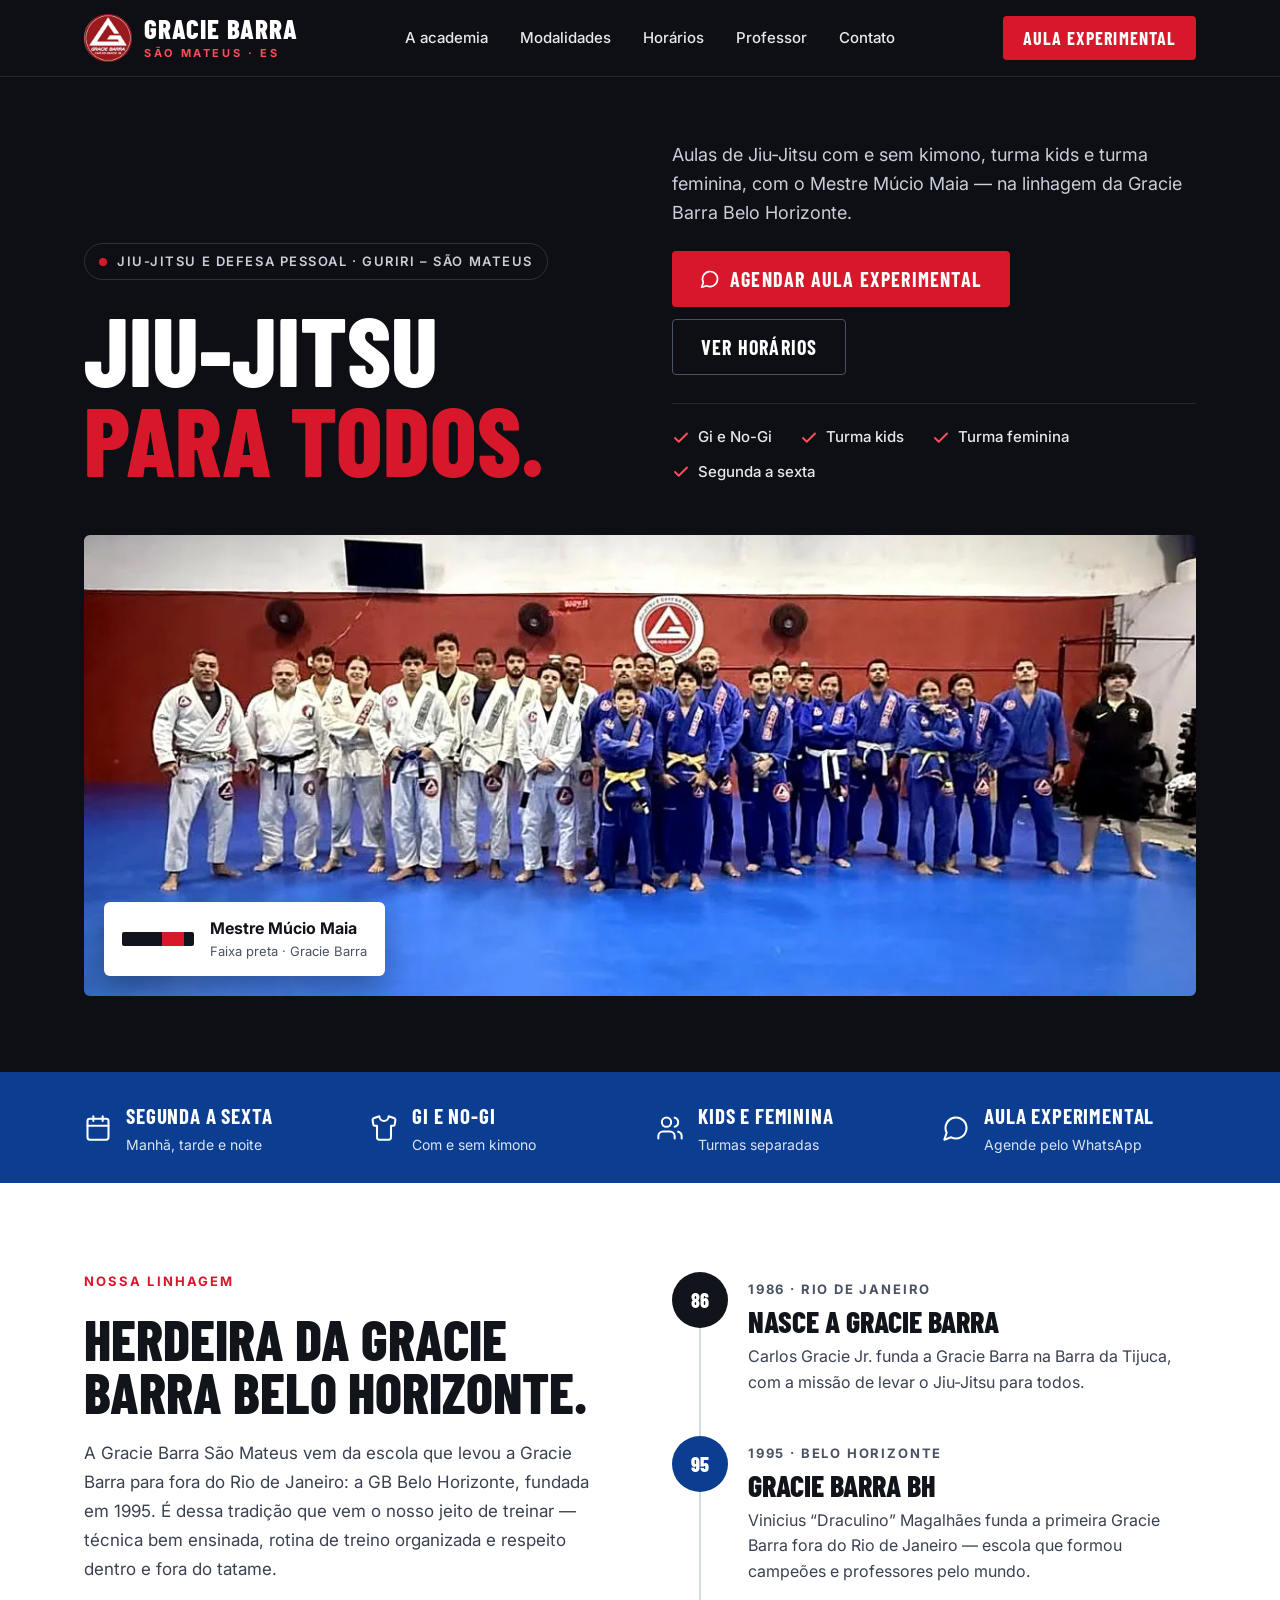
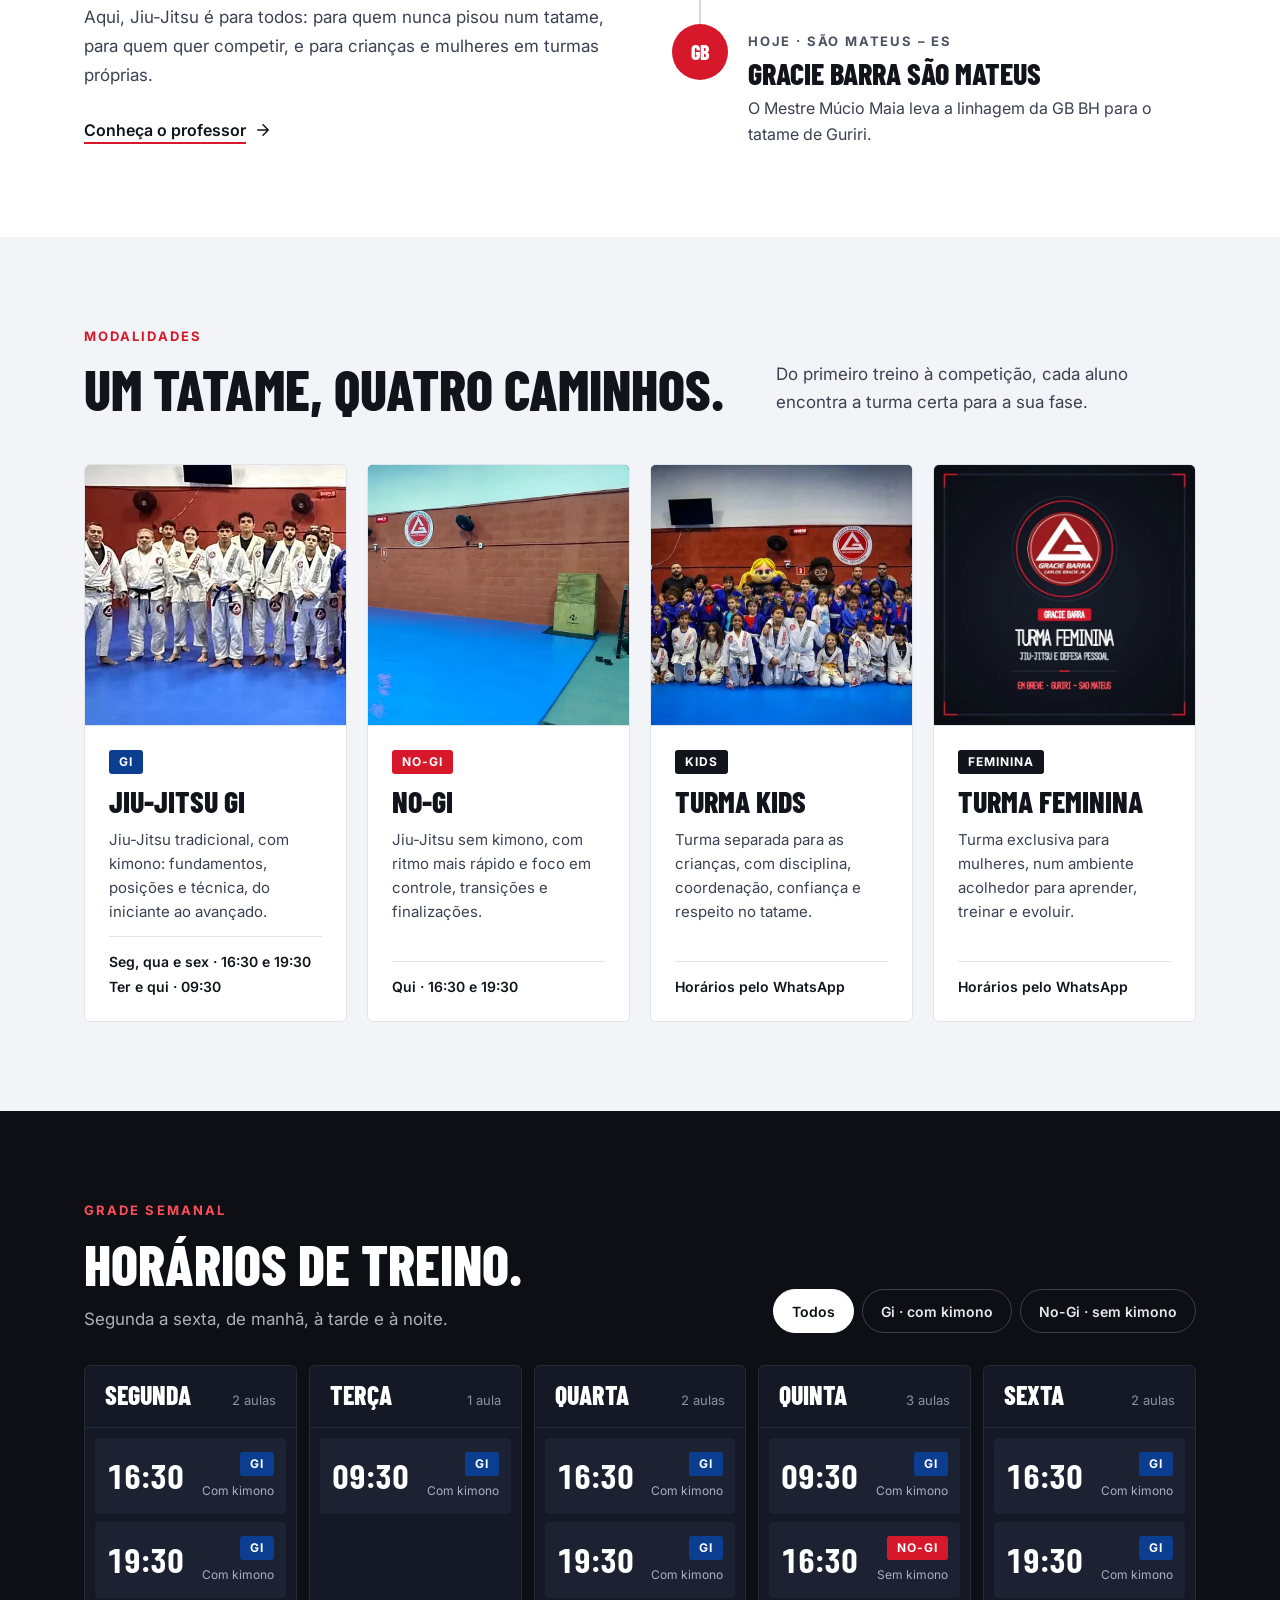
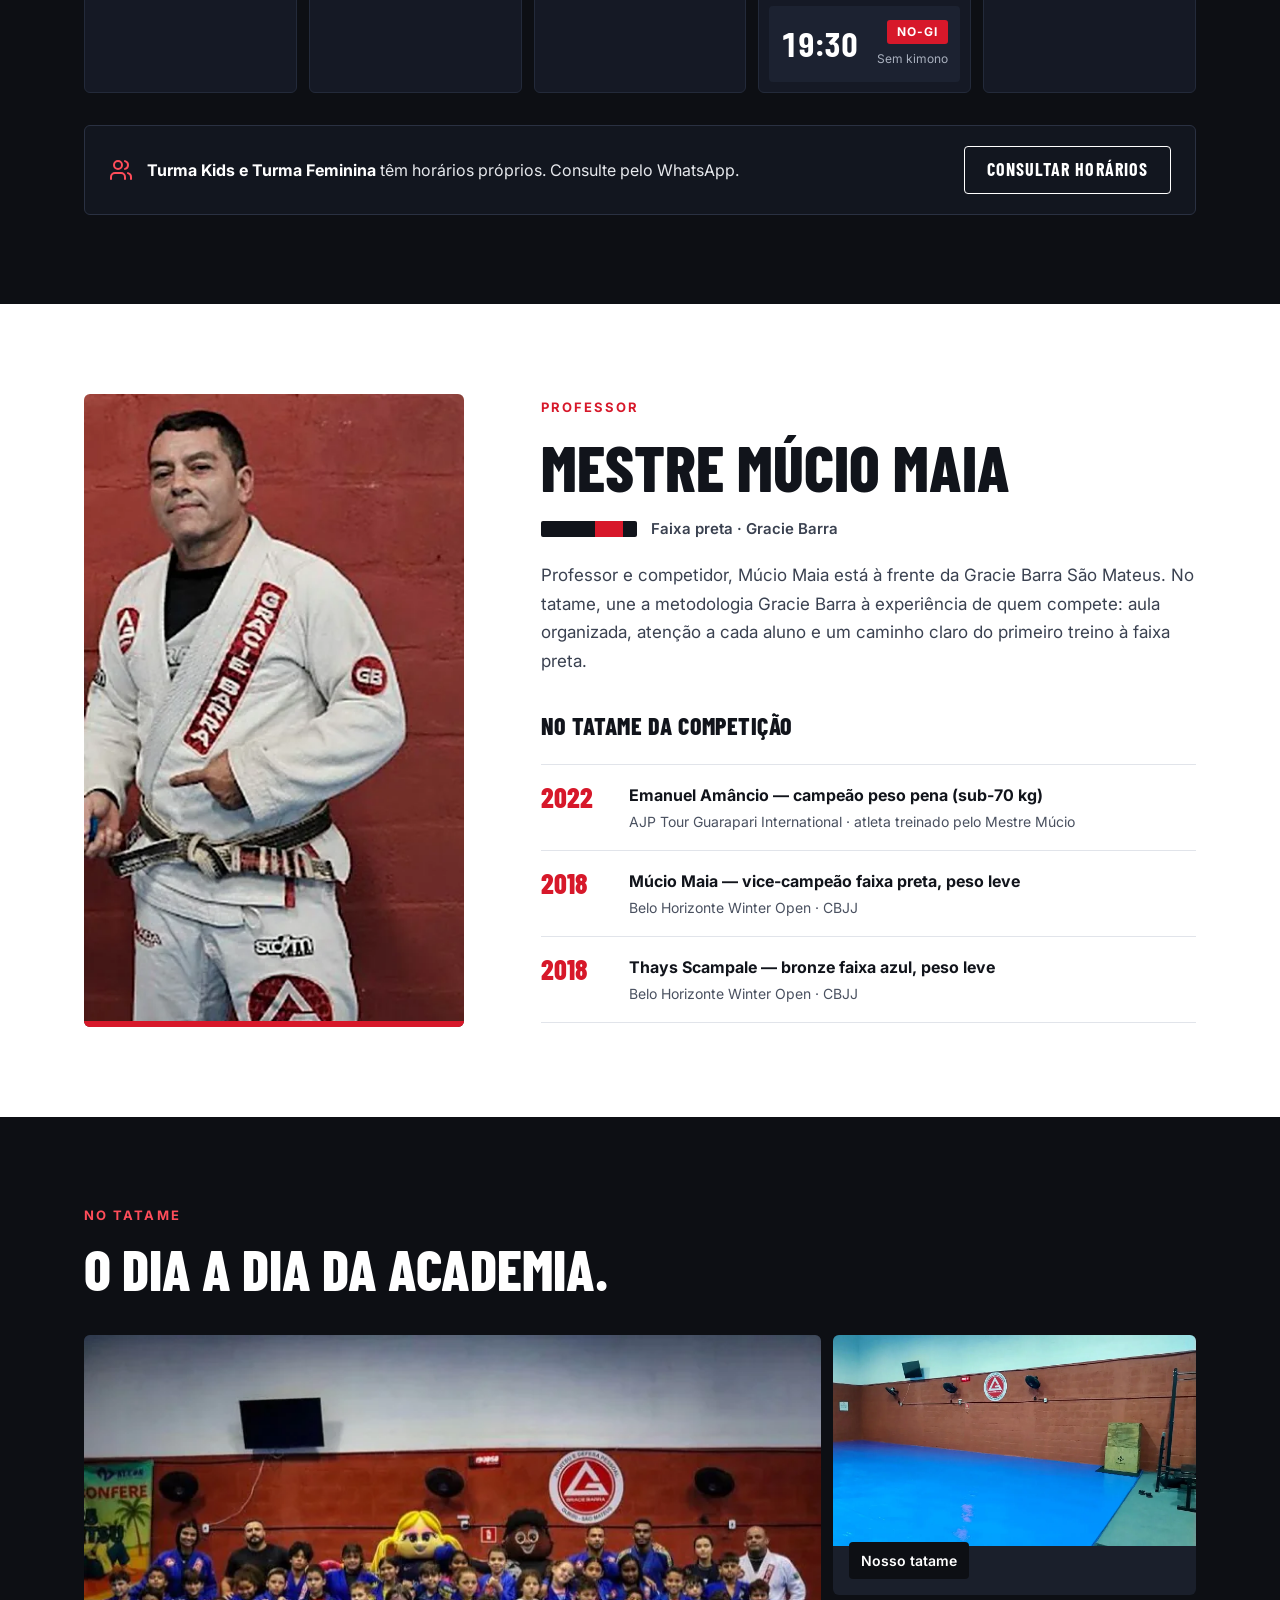
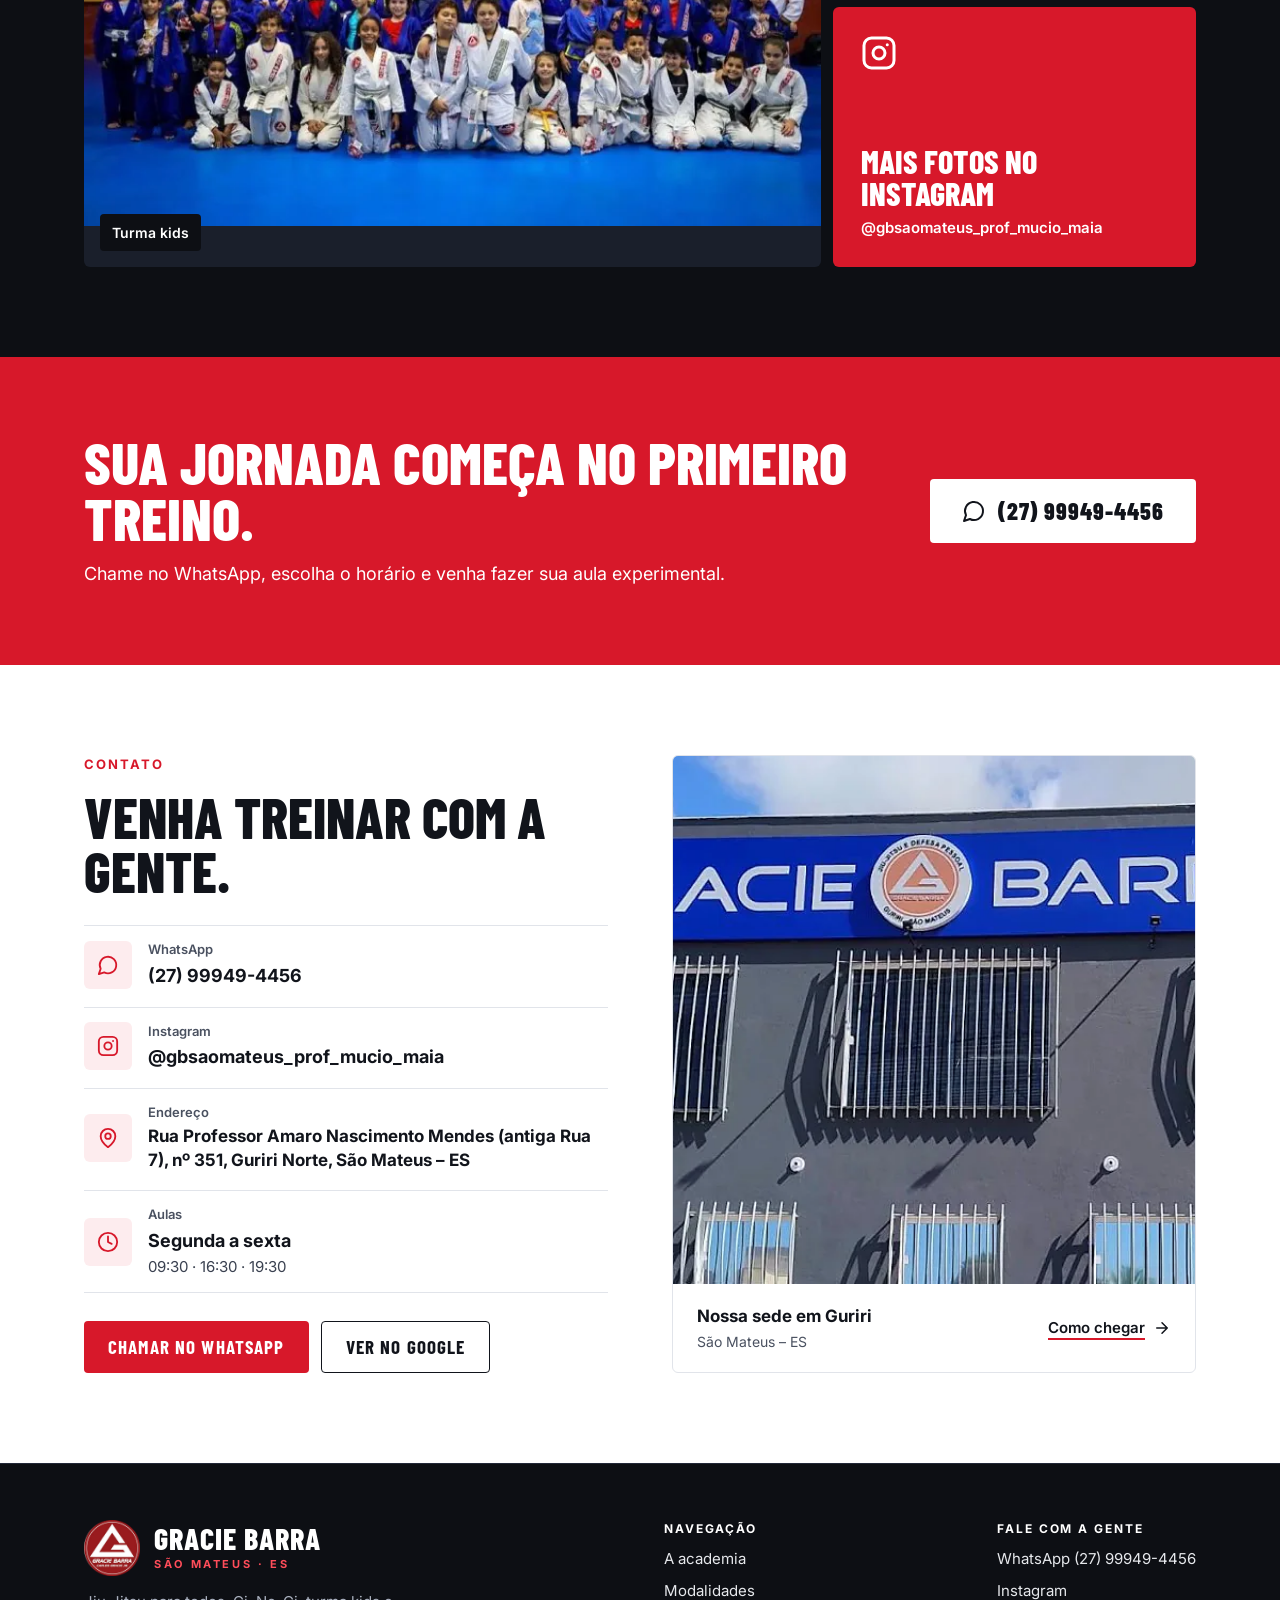
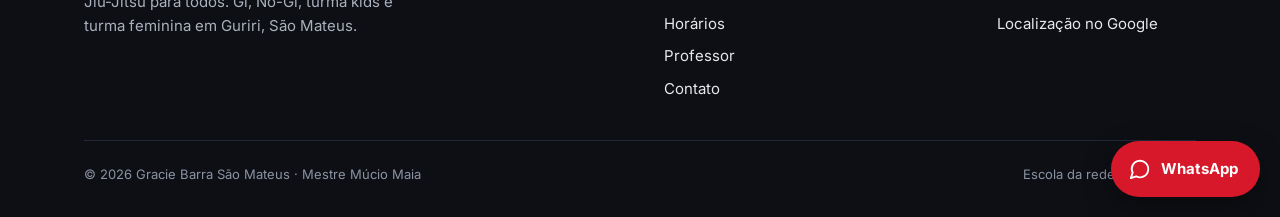
==== commit 76df4012: "fix(modalidades): padroniza cards com altura igual e imagens quadradas 1:1" ====
--- a/index.html
+++ b/index.html
@@ -126,7 +126,7 @@
           <div style="position: relative; border-radius: 6px; overflow: hidden; background: #1A1F2B;">
             <picture>
               <source srcset="assets/img/hero-academia.webp" type="image/webp">
-              <img src="assets/img/hero-academia.jpg" alt="Alunos e professores da Gracie Barra São Mateus reunidos no tatame, de kimono branco e azul" width="1206" height="500" loading="eager" fetchpriority="high" style="display: block; width: 100%; aspect-ratio: 1206 / 500; min-height: 260px; object-fit: cover; object-position: 30% 50%;">
+              <img src="assets/img/hero-academia.jpg" alt="Alunos e professores da Gracie Barra São Mateus reunidos no tatame, de kimono branco e azul" width="1206" height="500" loading="eager" fetchpriority="high" style="display: block; width: 100%; height: auto; aspect-ratio: 1206 / 500; min-height: 260px; object-fit: cover; object-position: 30% 50%;">
             </picture>
             <div style="position: absolute; left: 20px; bottom: 20px; background: #FFFFFF; color: #11141B; border-radius: 6px; padding: 14px 18px; display: flex; align-items: center; gap: 16px; box-shadow: 0 12px 32px rgba(0,0,0,0.35);">
               <span aria-hidden="true" style="display: inline-flex; justify-content: flex-end; width: 72px; height: 14px; padding-right: 10px; box-sizing: border-box; background: #11141B; border-radius: 2px;"><span style="width: 22px; height: 14px; background: var(--accent);"></span></span>
@@ -217,13 +217,15 @@
             <p style="margin: 0; max-width: 420px; font-size: 17px; line-height: 1.6; color: #3A4150;">Do primeiro treino à competição, cada aluno encontra a turma certa para a sua fase.</p>
           </div>
 
-          <div style="display: grid; grid-template-columns: repeat(auto-fit, minmax(min(100%, 260px), 1fr)); gap: 20px;">
+          <div class="gb-modalidades-grid" style="display: grid; grid-template-columns: repeat(auto-fit, minmax(min(100%, 260px), 1fr)); gap: 20px; align-items: stretch;">
             <!-- Modalidade Gi -->
-            <article style="background: #FFFFFF; border: 1px solid #E1E4EA; border-radius: 6px; overflow: hidden; display: flex; flex-direction: column;">
-              <picture>
-                <source srcset="assets/img/modalidade-gi.webp" type="image/webp">
-                <img src="assets/img/modalidade-gi.jpg" alt="Alunos de kimono branco no tatame da Gracie Barra São Mateus" width="600" height="450" loading="lazy" style="display: block; width: 100%; aspect-ratio: 4 / 3; object-fit: cover; border-bottom: 1px solid #E1E4EA;">
-              </picture>
+            <article class="gb-modalidade-card" style="background: #FFFFFF; border: 1px solid #E1E4EA; border-radius: 6px; overflow: hidden; display: flex; flex-direction: column; height: 100%;">
+              <div class="gb-modalidade-media">
+                <picture>
+                  <source srcset="assets/img/modalidade-gi.webp" type="image/webp">
+                  <img src="assets/img/modalidade-gi.jpg" alt="Alunos de kimono branco no tatame da Gracie Barra São Mateus" width="600" height="450" loading="lazy" style="display: block; width: 100%; height: 100%; aspect-ratio: 1 / 1; object-fit: cover;">
+                </picture>
+              </div>
               <div style="flex: 1; padding: 24px; display: flex; flex-direction: column; gap: 12px;">
                 <span style="align-self: flex-start; display: inline-flex; align-items: center; height: 24px; padding: 0 10px; border-radius: 3px; background: var(--blue); color: #FFFFFF; font-size: 12px; font-weight: 700; letter-spacing: 0.08em;">GI</span>
                 <h3 style="margin: 0; font-family: var(--font-heading); font-weight: 800; font-size: 30px; line-height: 1; text-transform: uppercase;">Jiu-Jitsu Gi</h3>
@@ -236,11 +238,13 @@
             </article>
 
             <!-- Modalidade No-Gi -->
-            <article style="background: #FFFFFF; border: 1px solid #E1E4EA; border-radius: 6px; overflow: hidden; display: flex; flex-direction: column;">
-              <picture>
-                <source srcset="assets/img/modalidade-nogi.webp" type="image/webp">
-                <img src="assets/img/modalidade-nogi.jpg" alt="Tatame azul e área de preparação física da academia" width="1316" height="765" loading="lazy" style="display: block; width: 100%; aspect-ratio: 4 / 3; object-fit: cover; object-position: 80% 60%; border-bottom: 1px solid #E1E4EA;">
-              </picture>
+            <article class="gb-modalidade-card" style="background: #FFFFFF; border: 1px solid #E1E4EA; border-radius: 6px; overflow: hidden; display: flex; flex-direction: column; height: 100%;">
+              <div class="gb-modalidade-media">
+                <picture>
+                  <source srcset="assets/img/modalidade-nogi.webp" type="image/webp">
+                  <img src="assets/img/modalidade-nogi.jpg" alt="Tatame azul e área de preparação física da academia" width="1316" height="765" loading="lazy" style="display: block; width: 100%; height: 100%; aspect-ratio: 1 / 1; object-fit: cover; object-position: 80% 60%;">
+                </picture>
+              </div>
               <div style="flex: 1; padding: 24px; display: flex; flex-direction: column; gap: 12px;">
                 <span style="align-self: flex-start; display: inline-flex; align-items: center; height: 24px; padding: 0 10px; border-radius: 3px; background: var(--accent); color: #FFFFFF; font-size: 12px; font-weight: 700; letter-spacing: 0.08em;">NO-GI</span>
                 <h3 style="margin: 0; font-family: var(--font-heading); font-weight: 800; font-size: 30px; line-height: 1; text-transform: uppercase;">No-Gi</h3>
@@ -252,11 +256,13 @@
             </article>
 
             <!-- Modalidade Kids -->
-            <article style="background: #FFFFFF; border: 1px solid #E1E4EA; border-radius: 6px; overflow: hidden; display: flex; flex-direction: column;">
-              <picture>
-                <source srcset="assets/img/modalidade-kids.webp" type="image/webp">
-                <img src="assets/img/modalidade-kids.jpg" alt="Turma kids da Gracie Barra São Mateus reunida no tatame" width="1360" height="907" loading="lazy" style="display: block; width: 100%; aspect-ratio: 4 / 3; object-fit: cover; object-position: 50% 65%; border-bottom: 1px solid #E1E4EA;">
-              </picture>
+            <article class="gb-modalidade-card" style="background: #FFFFFF; border: 1px solid #E1E4EA; border-radius: 6px; overflow: hidden; display: flex; flex-direction: column; height: 100%;">
+              <div class="gb-modalidade-media">
+                <picture>
+                  <source srcset="assets/img/modalidade-kids.webp" type="image/webp">
+                  <img src="assets/img/modalidade-kids.jpg" alt="Turma kids da Gracie Barra São Mateus reunida no tatame" width="760" height="506" loading="lazy" style="display: block; width: 100%; height: 100%; aspect-ratio: 1 / 1; object-fit: cover; object-position: 50% 65%;">
+                </picture>
+              </div>
               <div style="flex: 1; padding: 24px; display: flex; flex-direction: column; gap: 12px;">
                 <span style="align-self: flex-start; display: inline-flex; align-items: center; height: 24px; padding: 0 10px; border-radius: 3px; background: #11141B; color: #FFFFFF; font-size: 12px; font-weight: 700; letter-spacing: 0.08em;">KIDS</span>
                 <h3 style="margin: 0; font-family: var(--font-heading); font-weight: 800; font-size: 30px; line-height: 1; text-transform: uppercase;">Turma Kids</h3>
@@ -268,11 +274,13 @@
             </article>
 
             <!-- Modalidade Feminina (Card Institucional / Em breve) -->
-            <article style="background: #FFFFFF; border: 1px solid #E1E4EA; border-radius: 6px; overflow: hidden; display: flex; flex-direction: column;">
-              <picture>
-                <source srcset="assets/img/modalidade-feminina.webp" type="image/webp">
-                <img src="assets/img/modalidade-feminina.jpg" alt="Gracie Barra São Mateus — Turma Feminina" width="800" height="600" loading="lazy" style="display: block; width: 100%; aspect-ratio: 4 / 3; object-fit: cover; border-bottom: 1px solid #E1E4EA;">
-              </picture>
+            <article class="gb-modalidade-card" style="background: #FFFFFF; border: 1px solid #E1E4EA; border-radius: 6px; overflow: hidden; display: flex; flex-direction: column; height: 100%;">
+              <div class="gb-modalidade-media">
+                <picture>
+                  <source srcset="assets/img/modalidade-feminina.webp" type="image/webp">
+                  <img src="assets/img/modalidade-feminina.jpg" alt="Gracie Barra São Mateus — Turma Feminina" width="600" height="600" loading="lazy" style="display: block; width: 100%; height: 100%; aspect-ratio: 1 / 1; object-fit: cover;">
+                </picture>
+              </div>
               <div style="flex: 1; padding: 24px; display: flex; flex-direction: column; gap: 12px;">
                 <span style="align-self: flex-start; display: inline-flex; align-items: center; height: 24px; padding: 0 10px; border-radius: 3px; background: #11141B; color: #FFFFFF; font-size: 12px; font-weight: 700; letter-spacing: 0.08em;">FEMININA</span>
                 <h3 style="margin: 0; font-family: var(--font-heading); font-weight: 800; font-size: 30px; line-height: 1; text-transform: uppercase;">Turma Feminina</h3>
@@ -441,7 +449,7 @@
           <div style="position: relative; flex: 1 1 300px; max-width: 380px;">
             <picture>
               <source srcset="assets/img/professor-mucio.webp" type="image/webp">
-              <img src="assets/img/professor-mucio.jpg" alt="Mestre Múcio Maia de kimono branco da Gracie Barra, apontando para a faixa preta" width="454" height="1090" loading="lazy" style="display: block; width: 100%; aspect-ratio: 3 / 5; object-fit: cover; object-position: 50% 0%; border-radius: 6px;">
+              <img src="assets/img/professor-mucio.jpg" alt="Mestre Múcio Maia de kimono branco da Gracie Barra, apontando para a faixa preta" width="454" height="1090" loading="lazy" style="display: block; width: 100%; height: auto; aspect-ratio: 3 / 5; object-fit: cover; object-position: 50% 0%; border-radius: 6px;">
             </picture>
             <span aria-hidden="true" style="position: absolute; left: 0; right: 0; bottom: 0; height: 6px; background: var(--accent); border-radius: 0 0 6px 6px;"></span>
           </div>
--- a/assets/css/styles.css
+++ b/assets/css/styles.css
@@ -49,6 +49,7 @@
 
 img, picture, svg {
   max-width: 100%;
+  height: auto;
   display: block;
 }
 
@@ -178,6 +179,50 @@
 }
 
 /* --------------------------------------------------------------------------
+   5b. Modalidades Grid & Square Media Cards
+   -------------------------------------------------------------------------- */
+.gb-modalidades-grid {
+  display: grid;
+  grid-template-columns: repeat(auto-fit, minmax(min(100%, 260px), 1fr));
+  gap: 20px;
+  align-items: stretch;
+}
+
+.gb-modalidade-card {
+  background: #FFFFFF;
+  border: 1px solid #E1E4EA;
+  border-radius: 6px;
+  overflow: hidden;
+  display: flex;
+  flex-direction: column;
+  height: 100%;
+}
+
+.gb-modalidade-media {
+  position: relative;
+  width: 100%;
+  aspect-ratio: 1 / 1;
+  overflow: hidden;
+  border-bottom: 1px solid #E1E4EA;
+  background: #151925;
+  flex-shrink: 0;
+}
+
+.gb-modalidade-media picture {
+  display: block;
+  width: 100%;
+  height: 100%;
+}
+
+.gb-modalidade-media img {
+  display: block;
+  width: 100%;
+  height: 100% !important;
+  aspect-ratio: 1 / 1;
+  object-fit: cover;
+}
+
+/* --------------------------------------------------------------------------
    6. Floating WhatsApp Button
    -------------------------------------------------------------------------- */
 .gb-wa-float {
